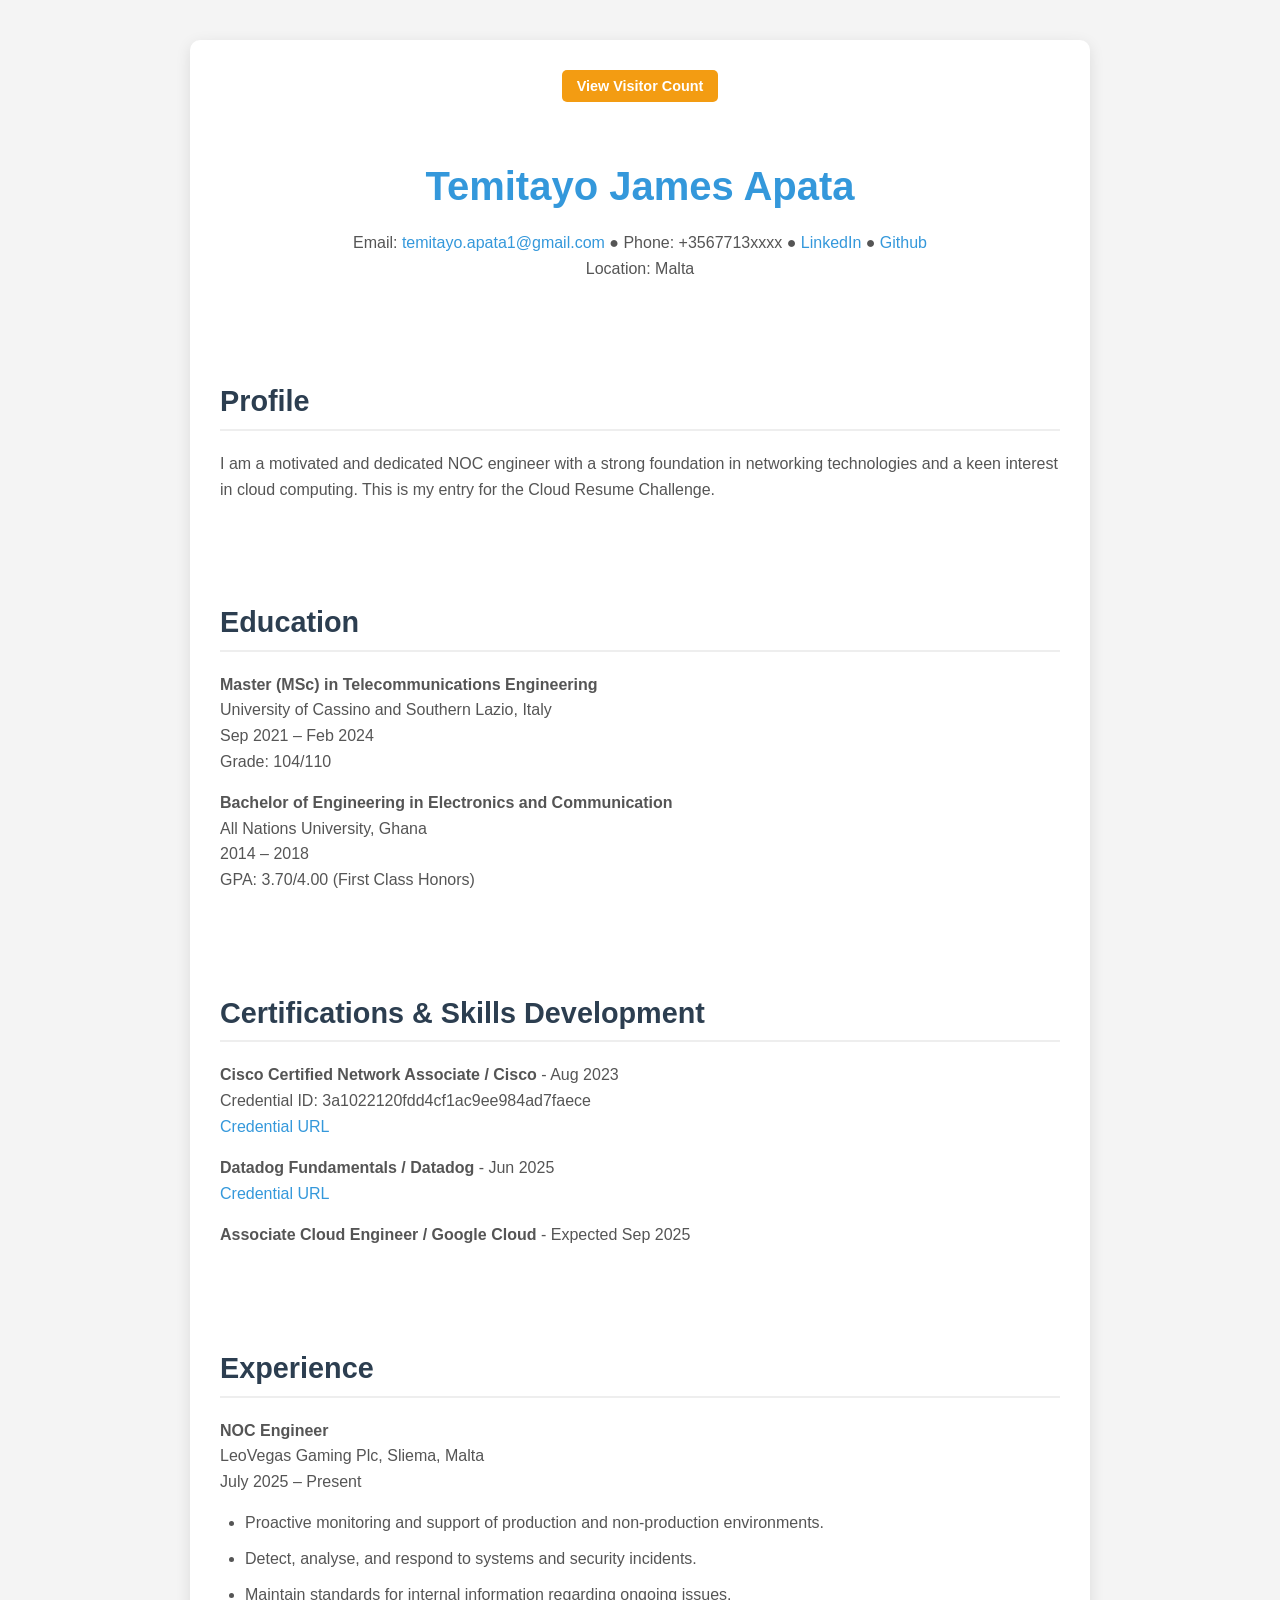
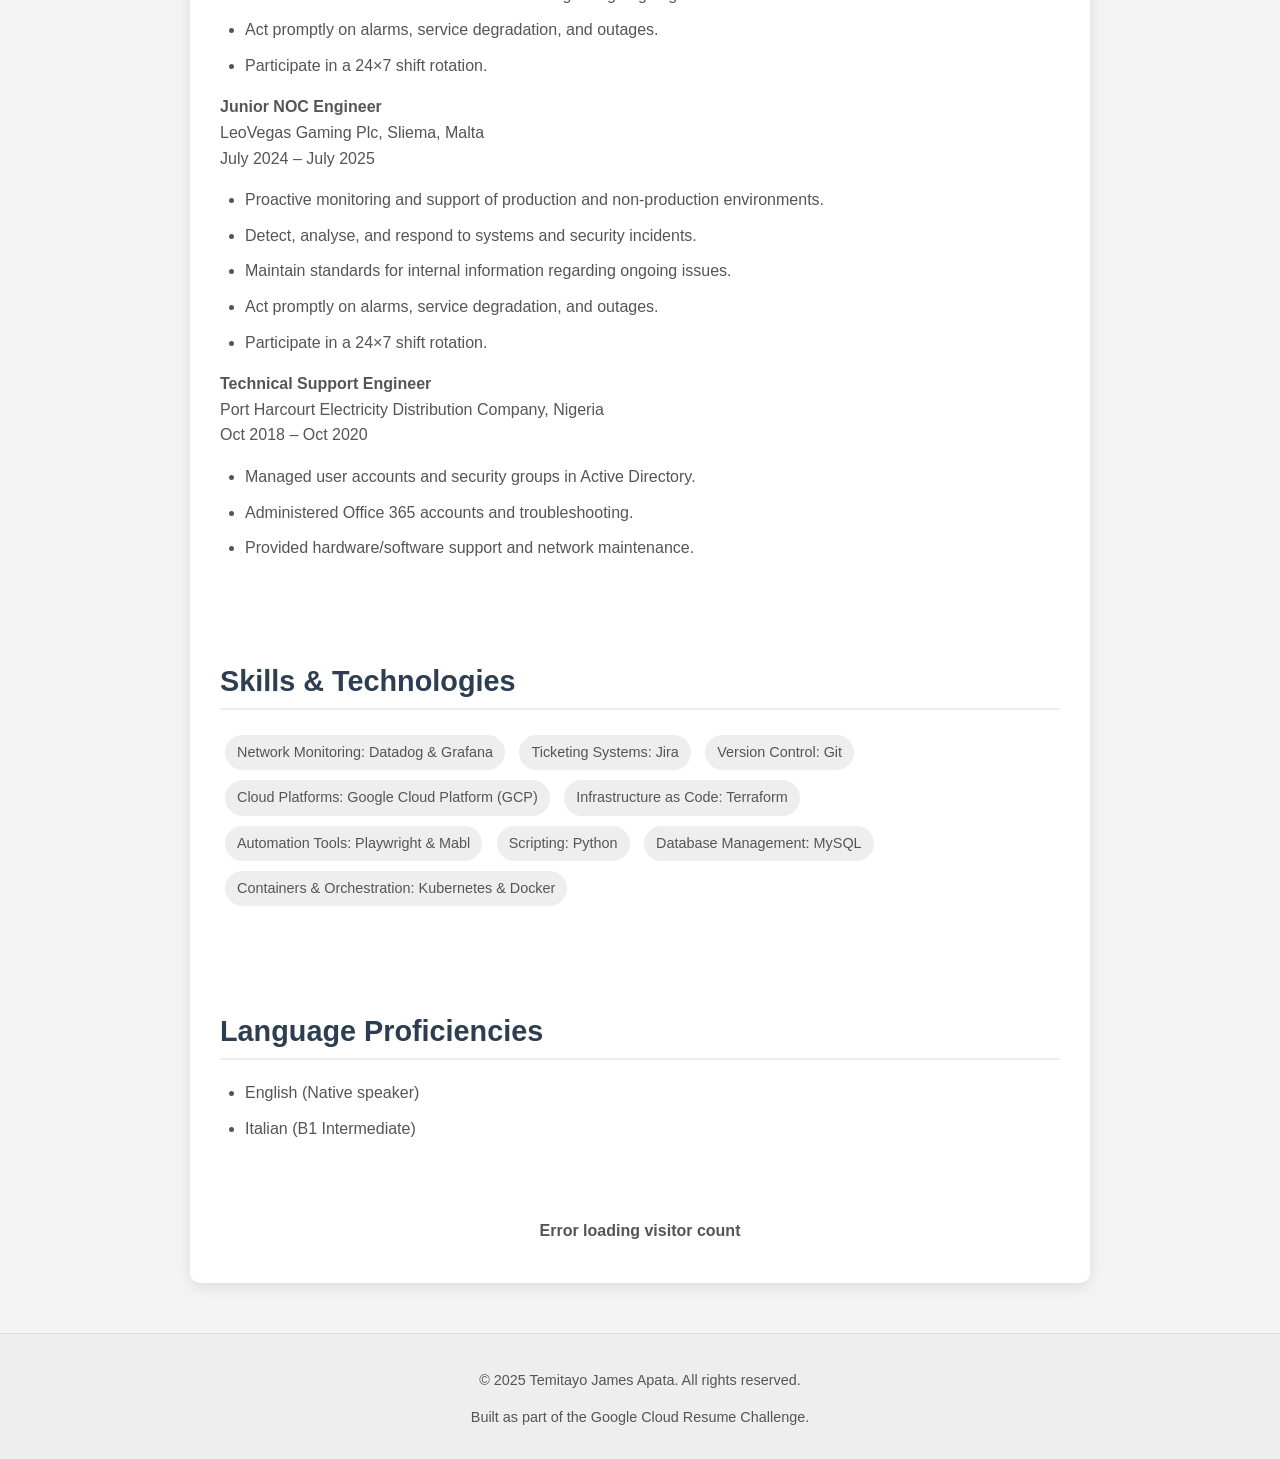
==== index.html @ 6f6722df "index.html" ====
<!DOCTYPE html>
<html lang="en">
<head>
    <meta charset="UTF-8">
    <meta name="viewport" content="width=device-width, initial-scale=1">
    <title>Temitayo James Apata - Resume</title>
    <link rel="stylesheet" href="style.css">
</head>

<body>
    <div class="container">
        <button id="scrollToCountBtn" class="scroll-button">View Visitor Count</button>

        <h1>Temitayo James Apata</h1>
        <div style="text-align: center;">
            <p>Email: <a href="mailto:temitayo.apata1@gmail.com">temitayo.apata1@gmail.com</a> ●
            Phone: +3567713xxxx ●
            <a href="https://www.linkedin.com/in/temitayo-apata-a670801a1" target="_blank">LinkedIn</a> ●
            <a href="https://github.com/the-last-Vulcan?tab=repositories" target="_blank">Github</a><br>
            Location: Malta</p>
        </div>

        <div class="section">
            <h2>Profile</h2>
            <p>I am a motivated and dedicated NOC engineer with a strong foundation in networking technologies and a keen interest in cloud computing. This is my entry for the Cloud Resume Challenge.</p>
        </div>

        <div class="section">
            <h2>Education</h2>
            <p><strong>Master (MSc) in Telecommunications Engineering</strong><br>
            University of Cassino and Southern Lazio, Italy<br>
            Sep 2021 – Feb 2024<br>
            Grade: 104/110</p>

            <p><strong>Bachelor of Engineering in Electronics and Communication</strong><br>
            All Nations University, Ghana<br>
            2014 – 2018<br>
            GPA: 3.70/4.00 (First Class Honors)</p>
        </div>

        <div class="section">
            <h2>Certifications & Skills Development</h2>
            <p>
                <strong>Cisco Certified Network Associate / Cisco</strong> - Aug 2023<br>
                Credential ID: 3a1022120fdd4cf1ac9ee984ad7faece<br>
                <a href="https://www.credly.com/badges/3e920d80-489b-482c-837e-10a595e29216/linked_in_profile" target="_blank">Credential URL</a>
            </p>
            <p>
                <strong>Datadog Fundamentals / Datadog</strong> - Jun 2025<br>
                <a href="https://www.credly.com/badges/e0447976-2a17-4933-84d3-5594b26e387e/linked_in_profile" target="_blank">Credential URL</a>
            </p>

            <p><strong>Associate Cloud Engineer / Google Cloud</strong> - Expected Sep 2025</p>
        </div>

        <div class="section">
            <h2>Experience</h2>

             <p><strong>NOC Engineer</strong><br>
            LeoVegas Gaming Plc, Sliema, Malta<br>
            July 2025 – Present</p>
            <ul>
                <li>Proactive monitoring and support of production and non-production environments.</li>
                <li>Detect, analyse, and respond to systems and security incidents.</li>
                <li>Maintain standards for internal information regarding ongoing issues.</li>
                <li>Act promptly on alarms, service degradation, and outages.</li>
                <li>Participate in a 24×7 shift rotation.</li>
            </ul>
            <p><strong>Junior NOC Engineer</strong><br>
            LeoVegas Gaming Plc, Sliema, Malta<br>
            July 2024 – July 2025</p>
            <ul>
                <li>Proactive monitoring and support of production and non-production environments.</li>
                <li>Detect, analyse, and respond to systems and security incidents.</li>
                <li>Maintain standards for internal information regarding ongoing issues.</li>
                <li>Act promptly on alarms, service degradation, and outages.</li>
                <li>Participate in a 24×7 shift rotation.</li>
            </ul>

            <p><strong>Technical Support Engineer</strong><br>
            Port Harcourt Electricity Distribution Company, Nigeria<br>
            Oct 2018 – Oct 2020</p>
            <ul>
                <li>Managed user accounts and security groups in Active Directory.</li>
                <li>Administered Office 365 accounts and troubleshooting.</li>
                <li>Provided hardware/software support and network maintenance.</li>
            </ul>
        </div>

        <div class="section">
            <h2>Skills & Technologies</h2>
            <p>
                <span class="skill-tag">Network Monitoring: Datadog & Grafana</span>
                <span class="skill-tag">Ticketing Systems: Jira</span>
                <span class="skill-tag">Version Control: Git</span>
                <span class="skill-tag">Cloud Platforms: Google Cloud Platform (GCP)</span>
                <span class="skill-tag">Infrastructure as Code: Terraform</span>
                <span class="skill-tag">Automation Tools: Playwright & Mabl</span>
                <span class="skill-tag">Scripting: Python</span>
                <span class="skill-tag">Database Management: MySQL</span>
                <span class="skill-tag">Containers & Orchestration: Kubernetes & Docker</span>
            </p>
        </div>

        <div class="section">
            <h2>Language Proficiencies</h2>
            <ul>
                <li>English (Native speaker)</li>
                <li>Italian (B1 Intermediate)</li>
            </ul>
        </div>

        <div id="visitor-count-section" class="section">
            <p style="text-align: center;"><strong id="visitor-count">Loading visitor count...</strong></p>
        </div>

    </div> <footer>
        <p>&copy; 2025 Temitayo James Apata. All rights reserved.</p>
        <p>Built as part of the Google Cloud Resume Challenge.</p>
    </footer>

    <script src="counter_backend/script.js"></script>

</body>
</html>
---- style.css ----
/* General Body and HTML Structure */
body {
    font-family: 'Arial', sans-serif; /* Your initial font, consider a Google Font later */
    margin: 0; /* Reset default body margin */
    padding: 0; /* Reset default body padding */
    background-color: #f4f4f4; /* Light gray background */
    color: #333; /* Darker text for better readability */
    line-height: 1.6; /* Improved line spacing for readability */
    font-size: 16px; /* Base font size */
}

/* Main Content Container */
.container {
    background: #fff;
    padding: 30px; /* Increased padding */
    border-radius: 10px;
    max-width: 900px;
    margin: 40px auto; /* Centered with top/bottom margin */
    box-shadow: 0 4px 15px rgba(0,0,0,0.1); /* Slightly more pronounced shadow for depth */
    box-sizing: border-box; /* Include padding in element's total width and height */
}

/* Headings */
h1, h2, h3 {
    color: #2c3e50; /* Dark blue-gray for headings */
    margin-top: 1.5em; /* Space above headings */
    margin-bottom: 0.8em; /* Space below headings */
    line-height: 1.2; /* Tighter line height for headings */
}

h1 {
    font-size: 2.5em; /* Larger main title */
    text-align: center; /* Center the main title */
    margin-bottom: 0.5em;
    color: #3498db; /* A distinct color for the main title */
}

h2 {
    font-size: 1.8em; /* Sub-headings */
    border-bottom: 2px solid #eee; /* Subtle underline for sections */
    padding-bottom: 10px;
    margin-bottom: 20px;
}

h3 {
    font-size: 1.4em; /* Smaller sub-headings */
    color: #34495e; /* Slightly lighter heading color */
}

/* Paragraphs and Lists */
p, li {
    color: #555;
    margin-bottom: 10px; /* Consistent spacing below paragraphs and list items */
}

ul {
    padding-left: 25px; /* Slightly more indentation for lists */
    list-style-type: disc; /* Default disc for unordered lists */
}

/* Links */
a {
    color: #3498db; /* Primary blue for links */
    text-decoration: none;
    transition: color 0.3s ease-in-out, text-decoration 0.3s ease-in-out; /* Smooth transition for hover */
}

a:hover {
    text-decoration: underline;
    color: #2980b9; /* Slightly darker blue on hover */
}

/* Section Spacing */
.section {
    margin-top: 40px;
    padding-top: 20px; /* Added padding to top of section content */
}

/* Profile Picture (Assuming you have one with class 'profile-img') */
.profile-img {
    display: block; /* Ensures it takes full width for margin auto */
    width: 150px; /* Fixed width for the image */
    height: 150px; /* Fixed height for the image */
    border-radius: 50%; /* Makes it round */
    object-fit: cover; /* Ensures image covers the area without distortion */
    margin: 0 auto 20px auto; /* Centered with bottom margin */
    border: 4px solid #3498db; /* A colored border */
    box-shadow: 0 0 15px rgba(0,0,0,0.2); /* Soft shadow around the image */
}

/* Buttons (Example: For a Contact Me button) */
.primary-button {
    background-color: #2ecc71; /* A nice green for primary action */
    color: #fff;
    padding: 12px 25px;
    border: none;
    border-radius: 5px;
    cursor: pointer;
    font-size: 16px;
    font-weight: bold;
    transition: background-color 0.3s ease, transform 0.2s ease;
    margin-top: 20px;
    display: inline-block; /* Allows side-by-side or specific alignment */
    text-align: center;
    text-decoration: none; /* In case it's an anchor styled as a button */
}

.primary-button:hover {
    background-color: #27ae60; /* Darker green on hover */
    transform: translateY(-2px); /* Slight lift effect */
}

/* Skill Tags / Badges (Example: For listing programming languages) */
.skill-tag {
    display: inline-block;
    background-color: #eee;
    color: #555;
    padding: 6px 12px;
    border-radius: 20px; /* Pill shape */
    margin: 5px;
    font-size: 0.9em;
    white-space: nowrap; /* Prevents text from wrapping */
}

/* Basic Footer Styling (if you add a footer in HTML) */
footer {
    text-align: center;
    margin-top: 50px;
    padding: 20px;
    background-color: #eee;
    color: #777;
    font-size: 0.9em;
    border-top: 1px solid #ddd;
  }

/* New style for scroll button */
.scroll-button {
    background-color: #f39c12; /* A warm orange */
    color: #fff;
    padding: 8px 15px;
    border: none;
    border-radius: 5px;
    cursor: pointer;
    font-size: 0.9em;
    font-weight: bold;
    transition: background-color 0.3s ease, transform 0.2s ease;
    margin-bottom: 20px; /* Space below the button */
    display: block; /* Make it block level to take full width or be centered easier */
    width: fit-content; /* Adjust width to content */
    margin-left: auto; /* Center the button */
    margin-right: auto; /* Center the button */
    text-align: center; /* Ensure text is centered if button expands */
}

.scroll-button:hover {
    background-color: #e67e22; /* Darker orange on hover */
    transform: translateY(-1px); /* Slight lift effect */
}
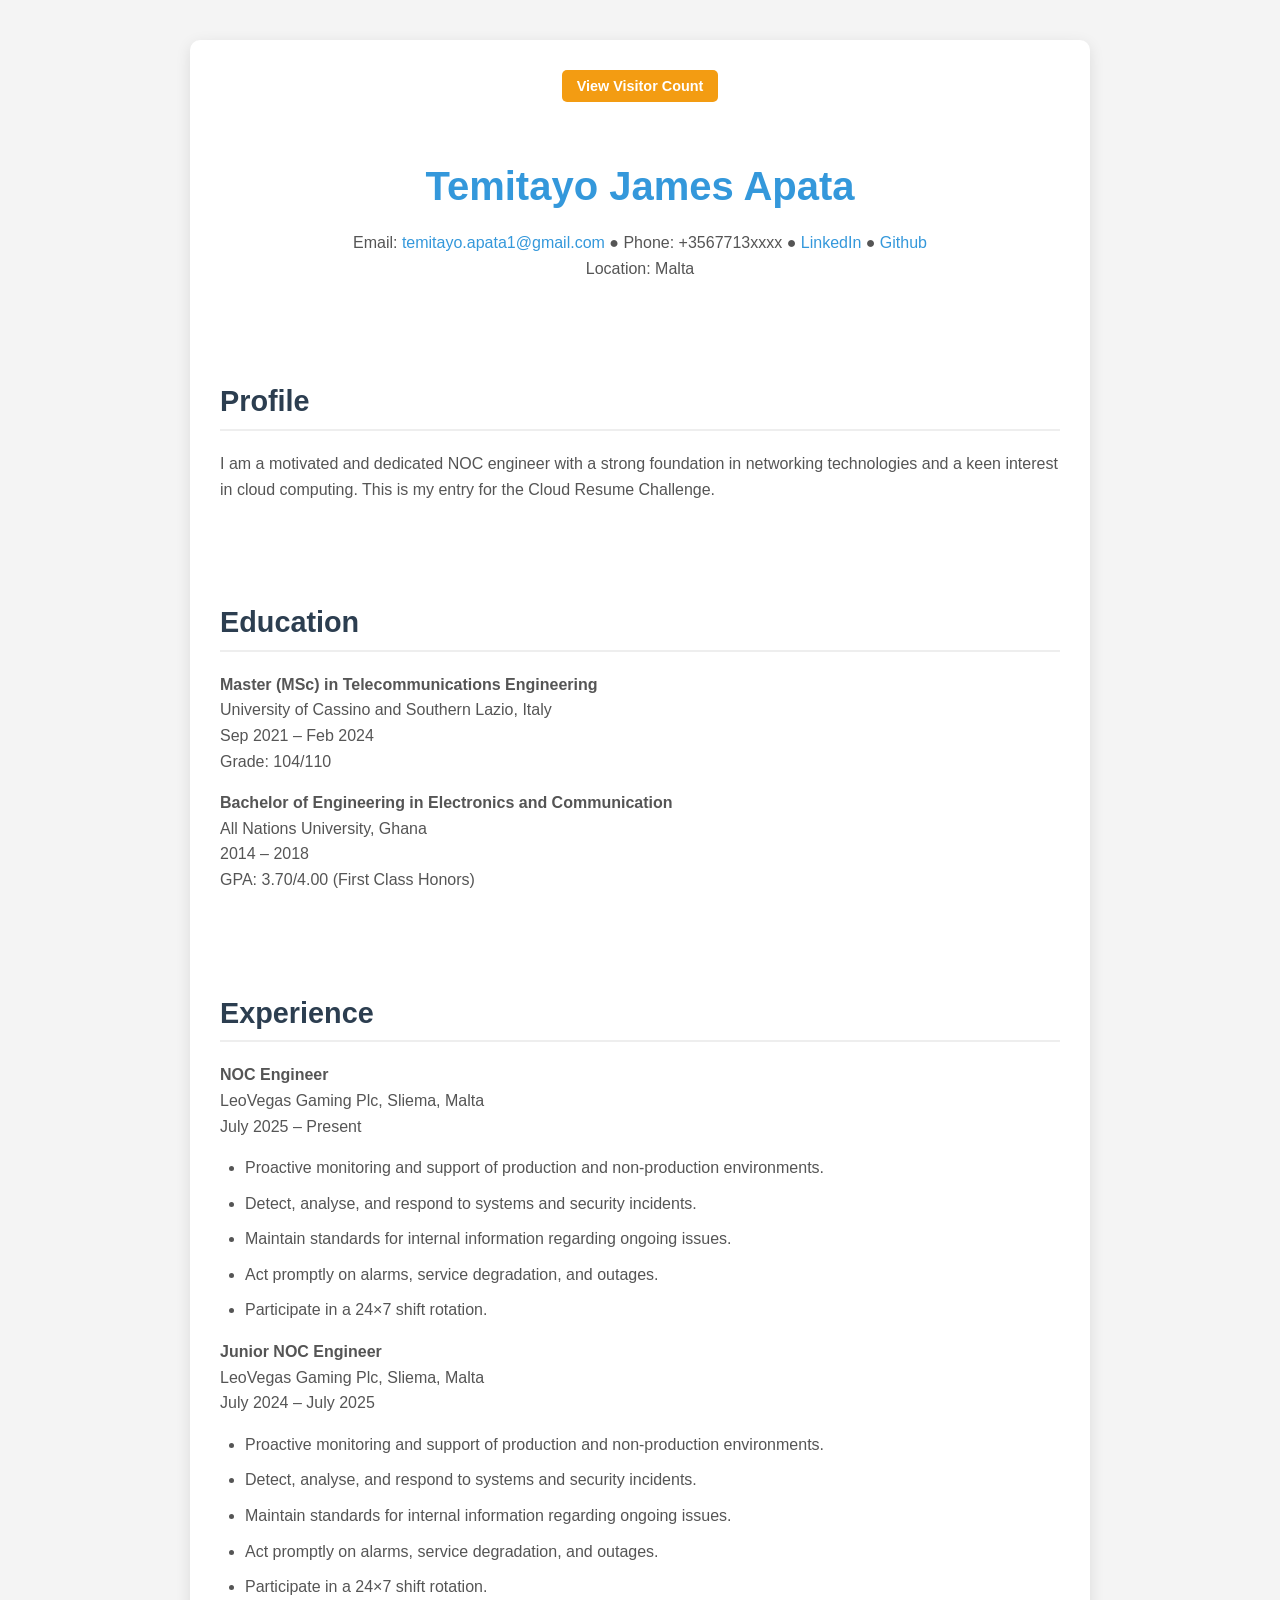
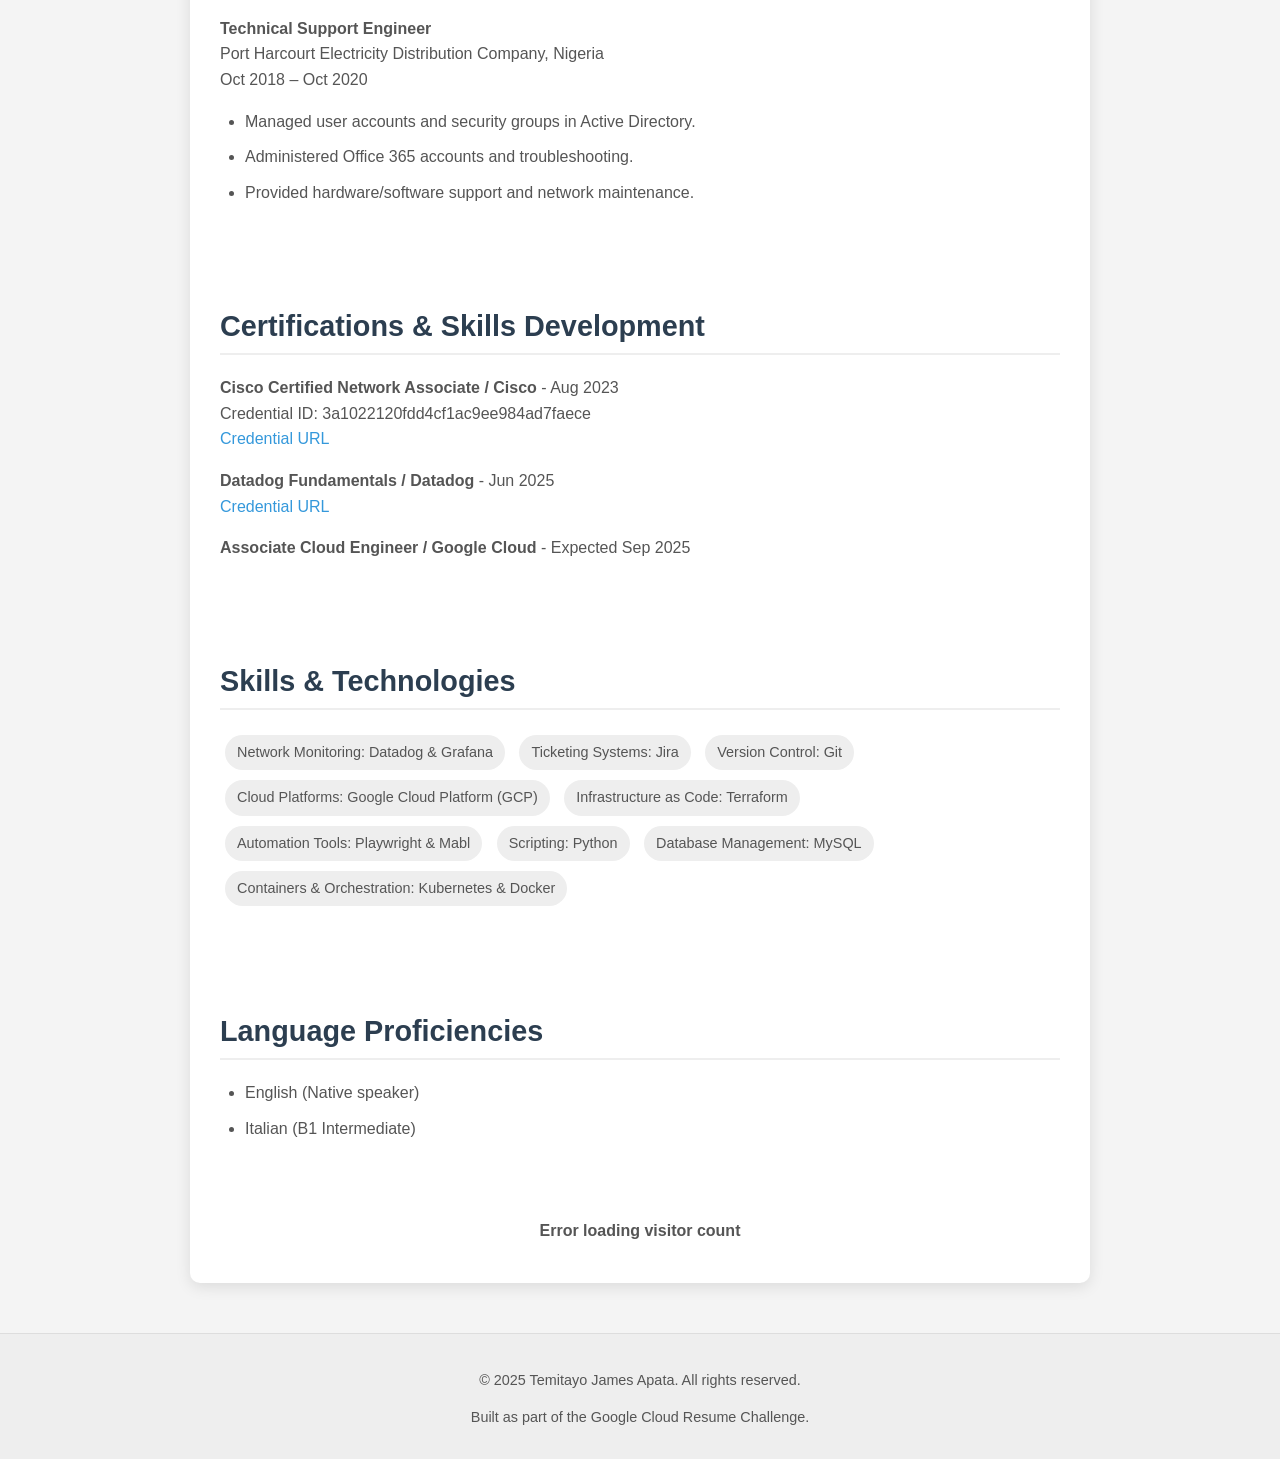
==== commit fdc2d42a: "index.html" ====
--- a/index.html
+++ b/index.html
@@ -38,20 +38,6 @@
             GPA: 3.70/4.00 (First Class Honors)</p>
         </div>
 
-        <div class="section">
-            <h2>Certifications & Skills Development</h2>
-            <p>
-                <strong>Cisco Certified Network Associate / Cisco</strong> - Aug 2023<br>
-                Credential ID: 3a1022120fdd4cf1ac9ee984ad7faece<br>
-                <a href="https://www.credly.com/badges/3e920d80-489b-482c-837e-10a595e29216/linked_in_profile" target="_blank">Credential URL</a>
-            </p>
-            <p>
-                <strong>Datadog Fundamentals / Datadog</strong> - Jun 2025<br>
-                <a href="https://www.credly.com/badges/e0447976-2a17-4933-84d3-5594b26e387e/linked_in_profile" target="_blank">Credential URL</a>
-            </p>
-
-            <p><strong>Associate Cloud Engineer / Google Cloud</strong> - Expected Sep 2025</p>
-        </div>
 
         <div class="section">
             <h2>Experience</h2>
@@ -87,6 +73,22 @@
             </ul>
         </div>
 
+        
+        <div class="section">
+            <h2>Certifications & Skills Development</h2>
+            <p>
+                <strong>Cisco Certified Network Associate / Cisco</strong> - Aug 2023<br>
+                Credential ID: 3a1022120fdd4cf1ac9ee984ad7faece<br>
+                <a href="https://www.credly.com/badges/3e920d80-489b-482c-837e-10a595e29216/linked_in_profile" target="_blank">Credential URL</a>
+            </p>
+            <p>
+                <strong>Datadog Fundamentals / Datadog</strong> - Jun 2025<br>
+                <a href="https://www.credly.com/badges/e0447976-2a17-4933-84d3-5594b26e387e/linked_in_profile" target="_blank">Credential URL</a>
+            </p>
+
+            <p><strong>Associate Cloud Engineer / Google Cloud</strong> - Expected Sep 2025</p>
+        </div>
+        
         <div class="section">
             <h2>Skills & Technologies</h2>
             <p>
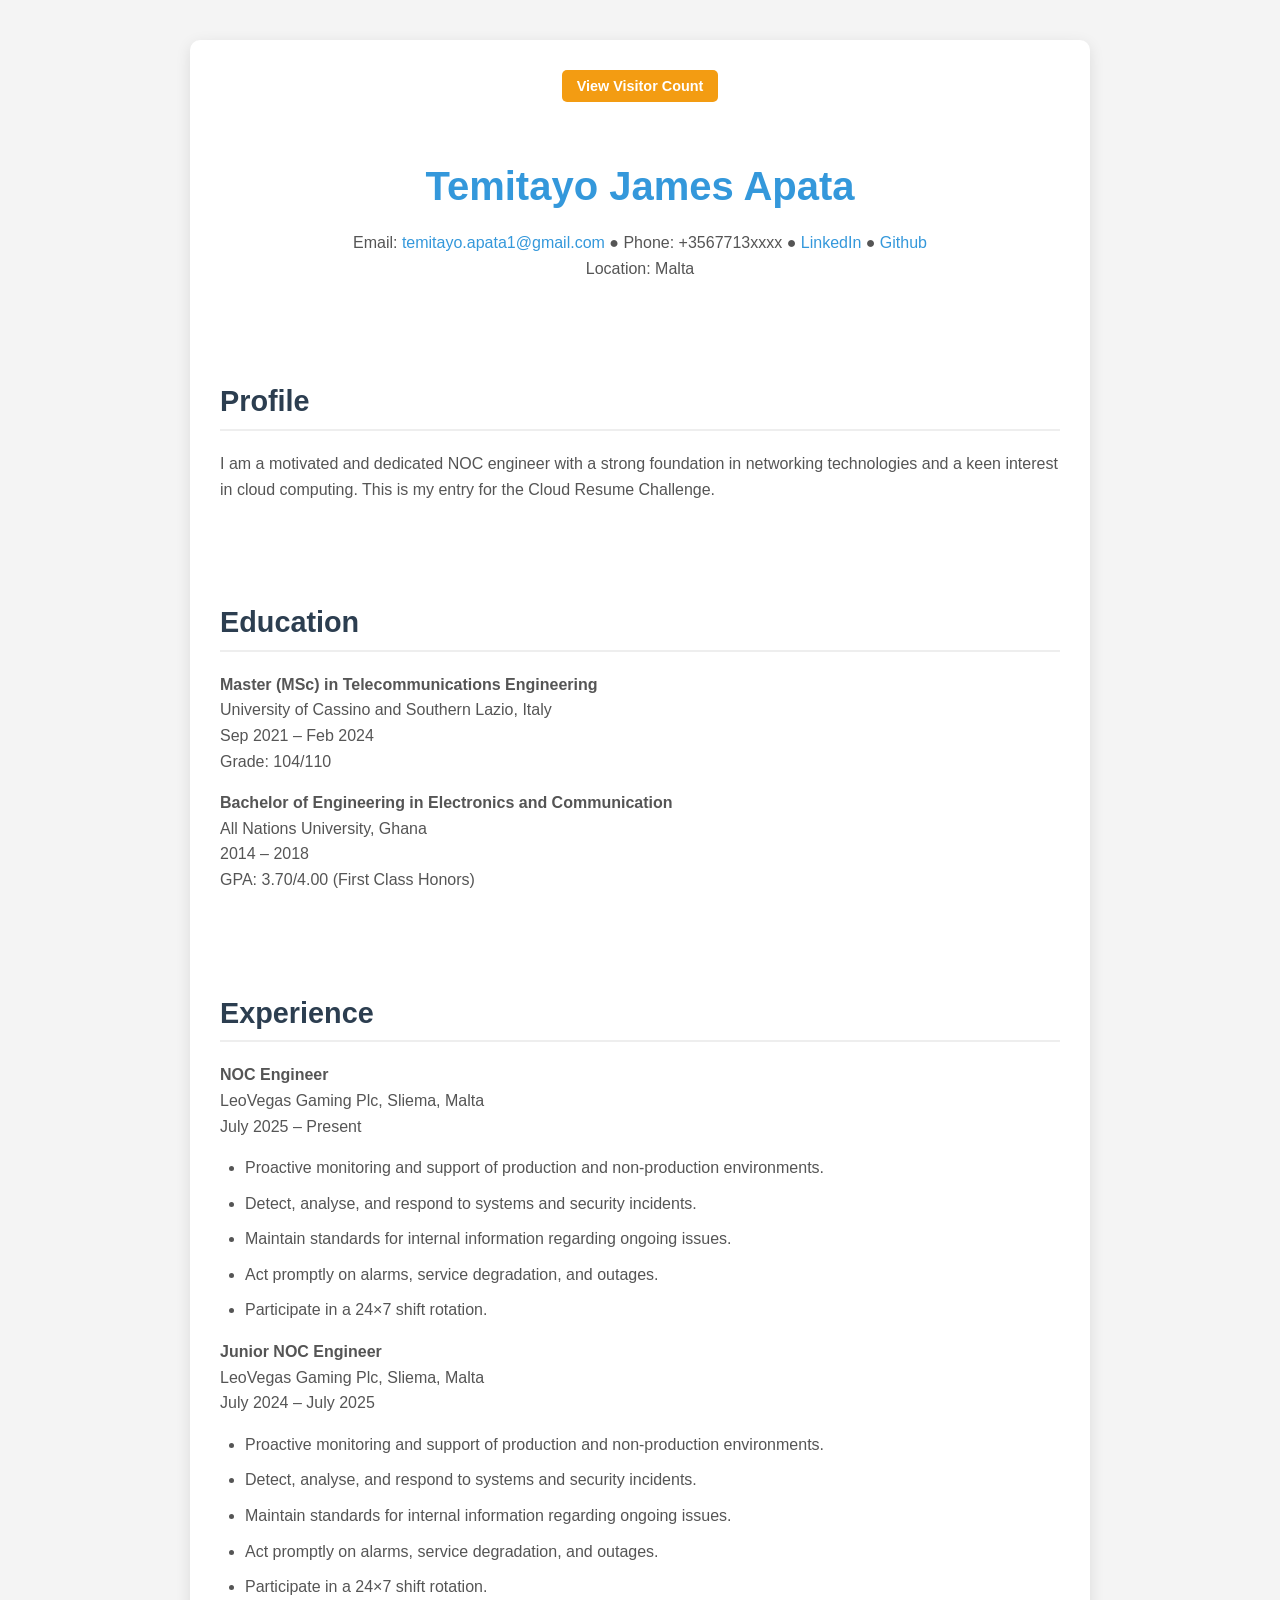
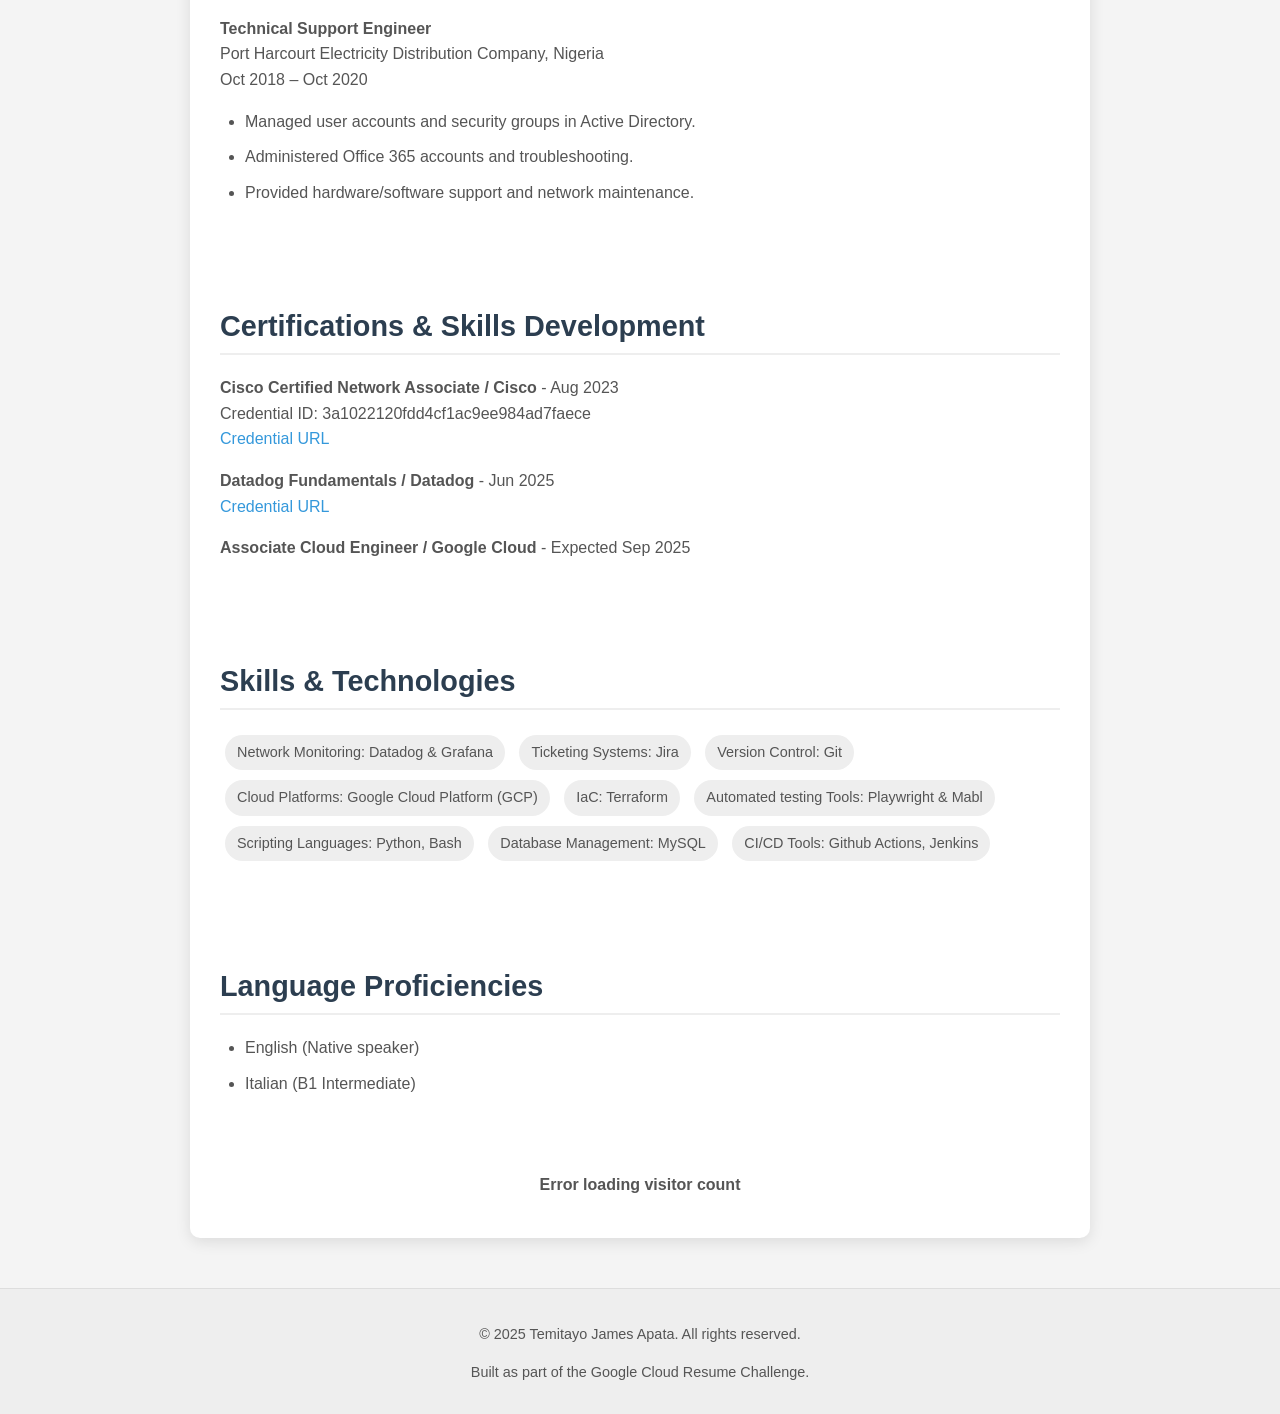
==== commit 474cc26c: "update html" ====
--- a/index.html
+++ b/index.html
@@ -96,11 +96,11 @@
                 <span class="skill-tag">Ticketing Systems: Jira</span>
                 <span class="skill-tag">Version Control: Git</span>
                 <span class="skill-tag">Cloud Platforms: Google Cloud Platform (GCP)</span>
-                <span class="skill-tag">Infrastructure as Code: Terraform</span>
-                <span class="skill-tag">Automation Tools: Playwright & Mabl</span>
-                <span class="skill-tag">Scripting: Python</span>
+                <span class="skill-tag">IaC: Terraform</span>
+                <span class="skill-tag">Automated testing Tools: Playwright & Mabl</span>
+                <span class="skill-tag">Scripting Languages: Python, Bash</span>
                 <span class="skill-tag">Database Management: MySQL</span>
-                <span class="skill-tag">Containers & Orchestration: Kubernetes & Docker</span>
+                <span class="skill-tag">CI/CD Tools: Github Actions, Jenkins</span>
             </p>
         </div>
 
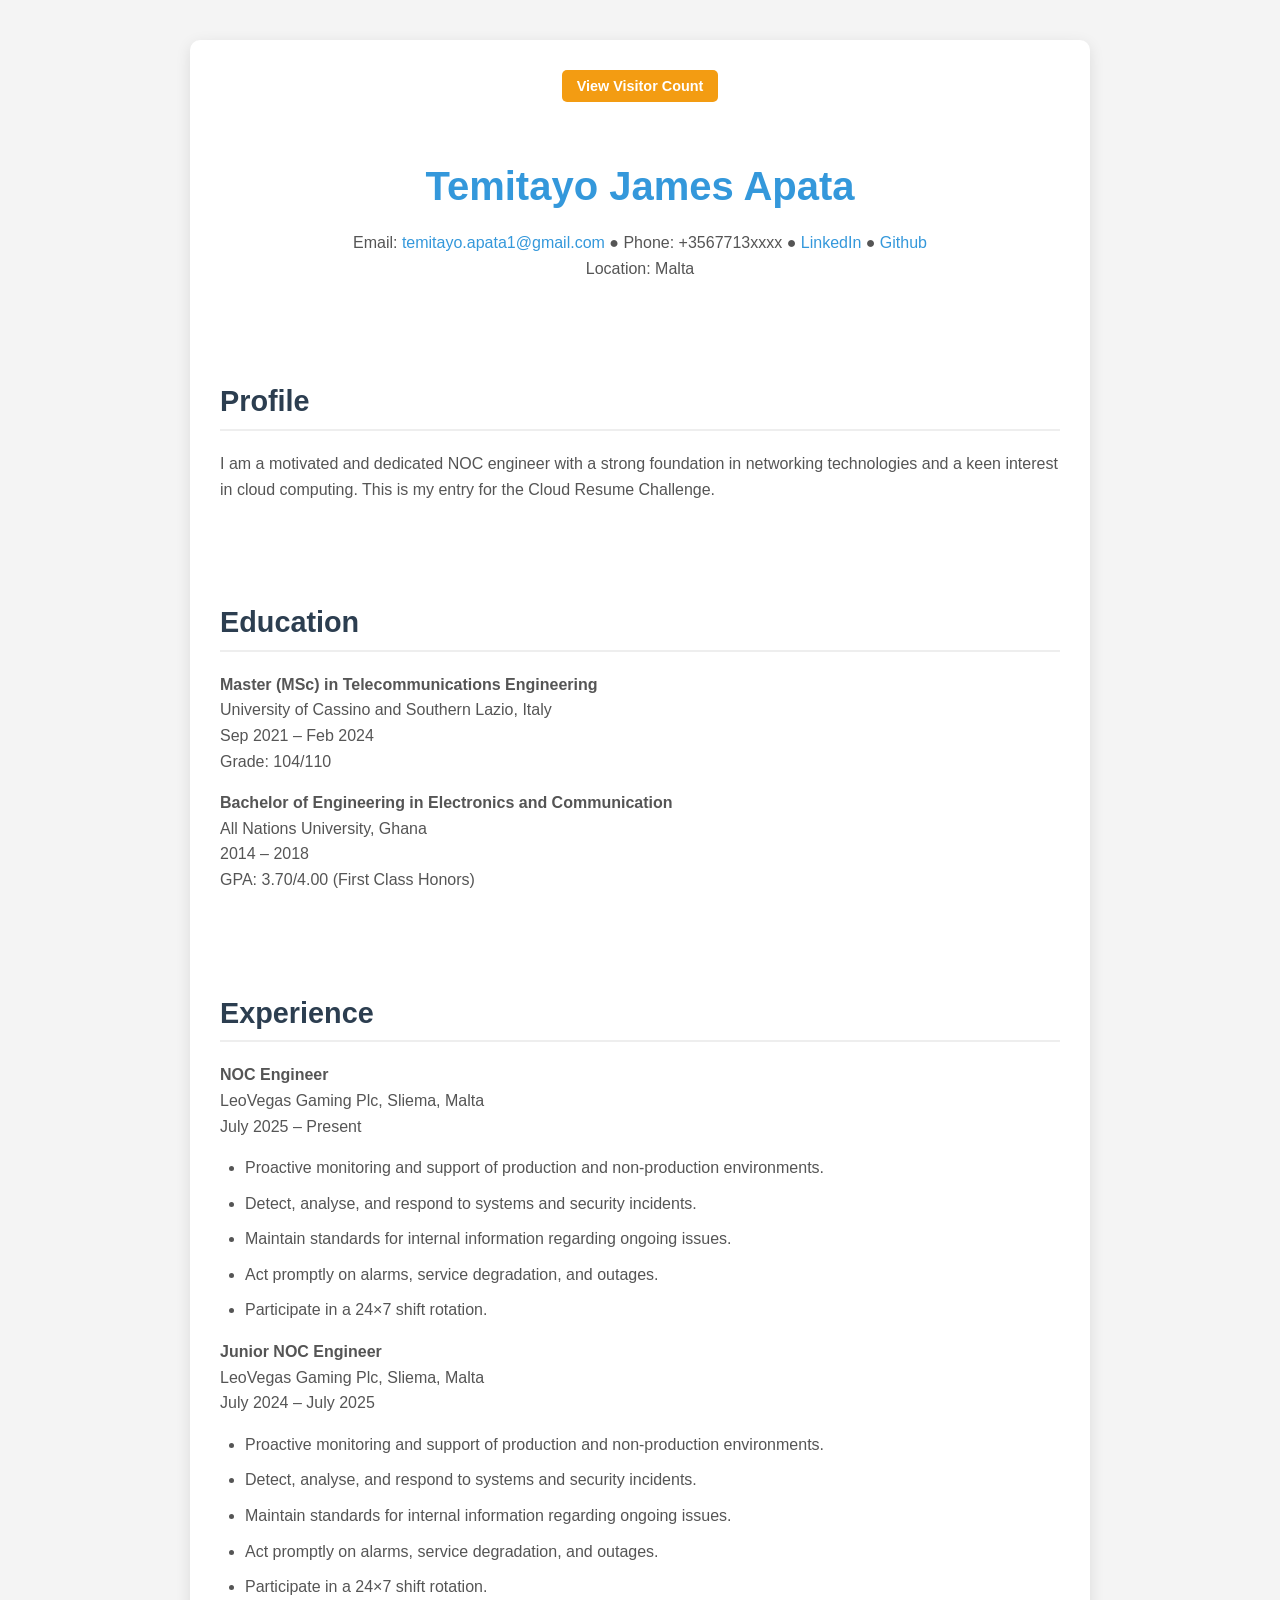
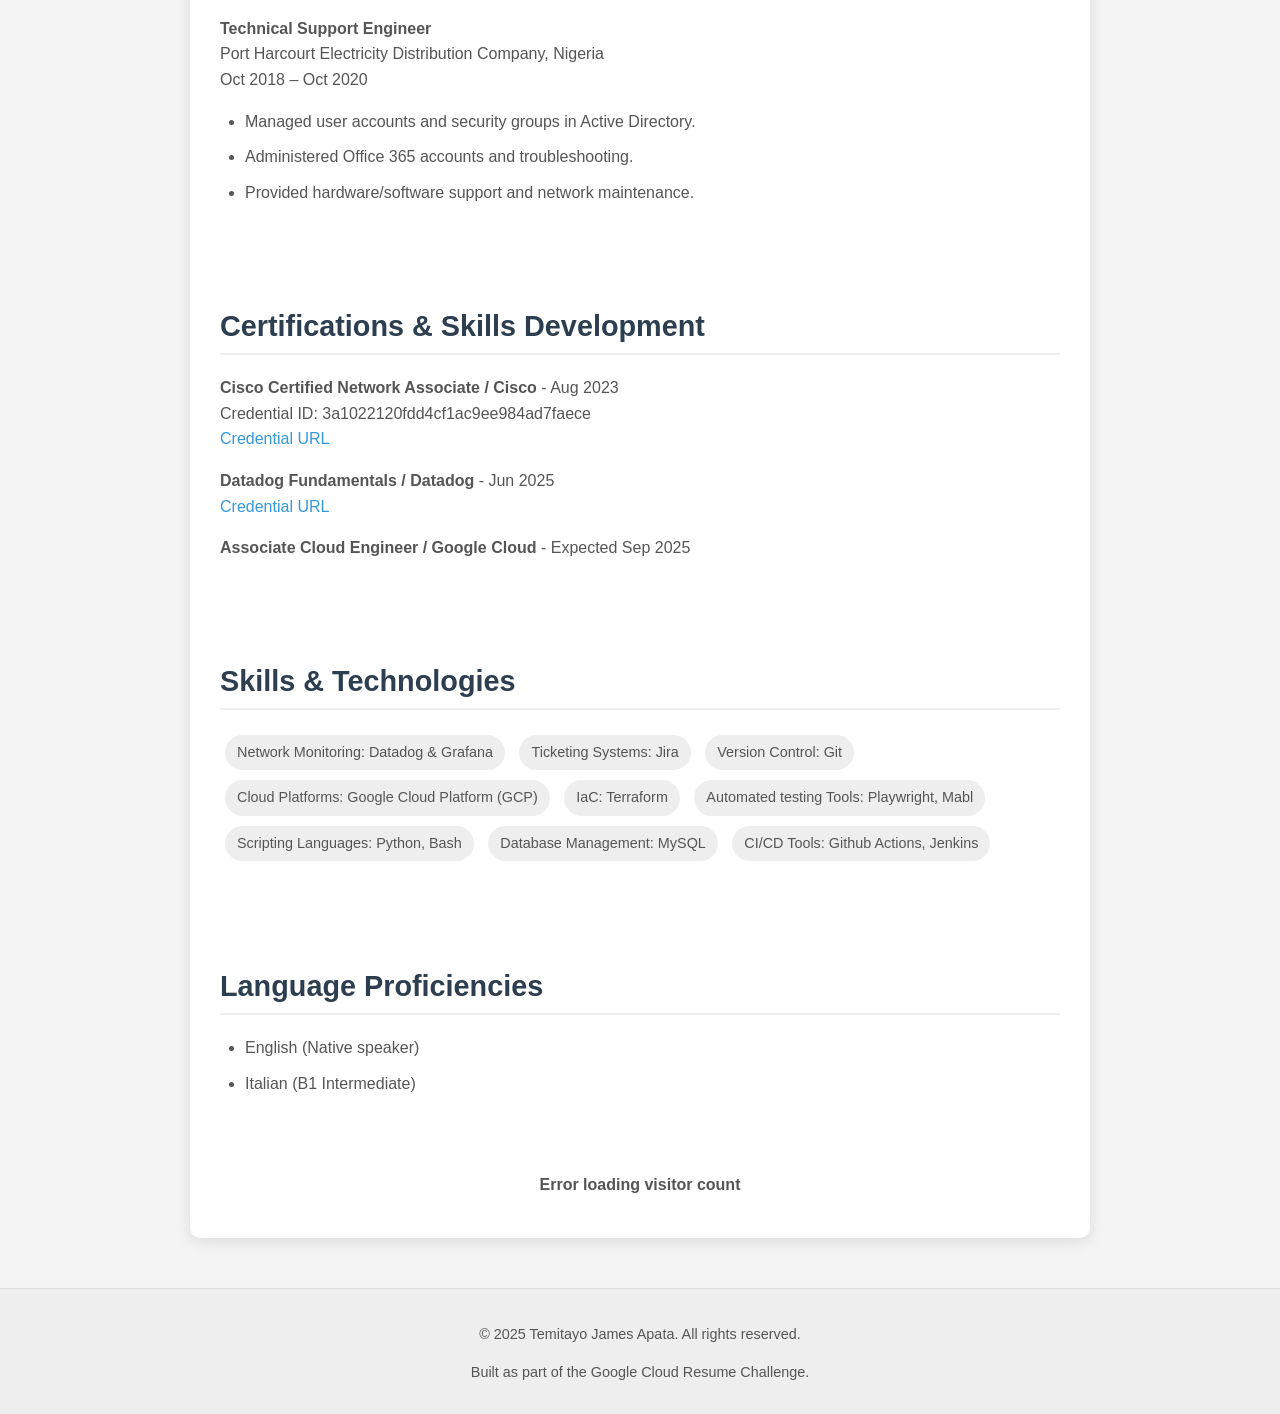
==== commit 67e4b5c4: "update html" ====
--- a/index.html
+++ b/index.html
@@ -97,7 +97,7 @@
                 <span class="skill-tag">Version Control: Git</span>
                 <span class="skill-tag">Cloud Platforms: Google Cloud Platform (GCP)</span>
                 <span class="skill-tag">IaC: Terraform</span>
-                <span class="skill-tag">Automated testing Tools: Playwright & Mabl</span>
+                <span class="skill-tag">Automated testing Tools: Playwright, Mabl</span>
                 <span class="skill-tag">Scripting Languages: Python, Bash</span>
                 <span class="skill-tag">Database Management: MySQL</span>
                 <span class="skill-tag">CI/CD Tools: Github Actions, Jenkins</span>
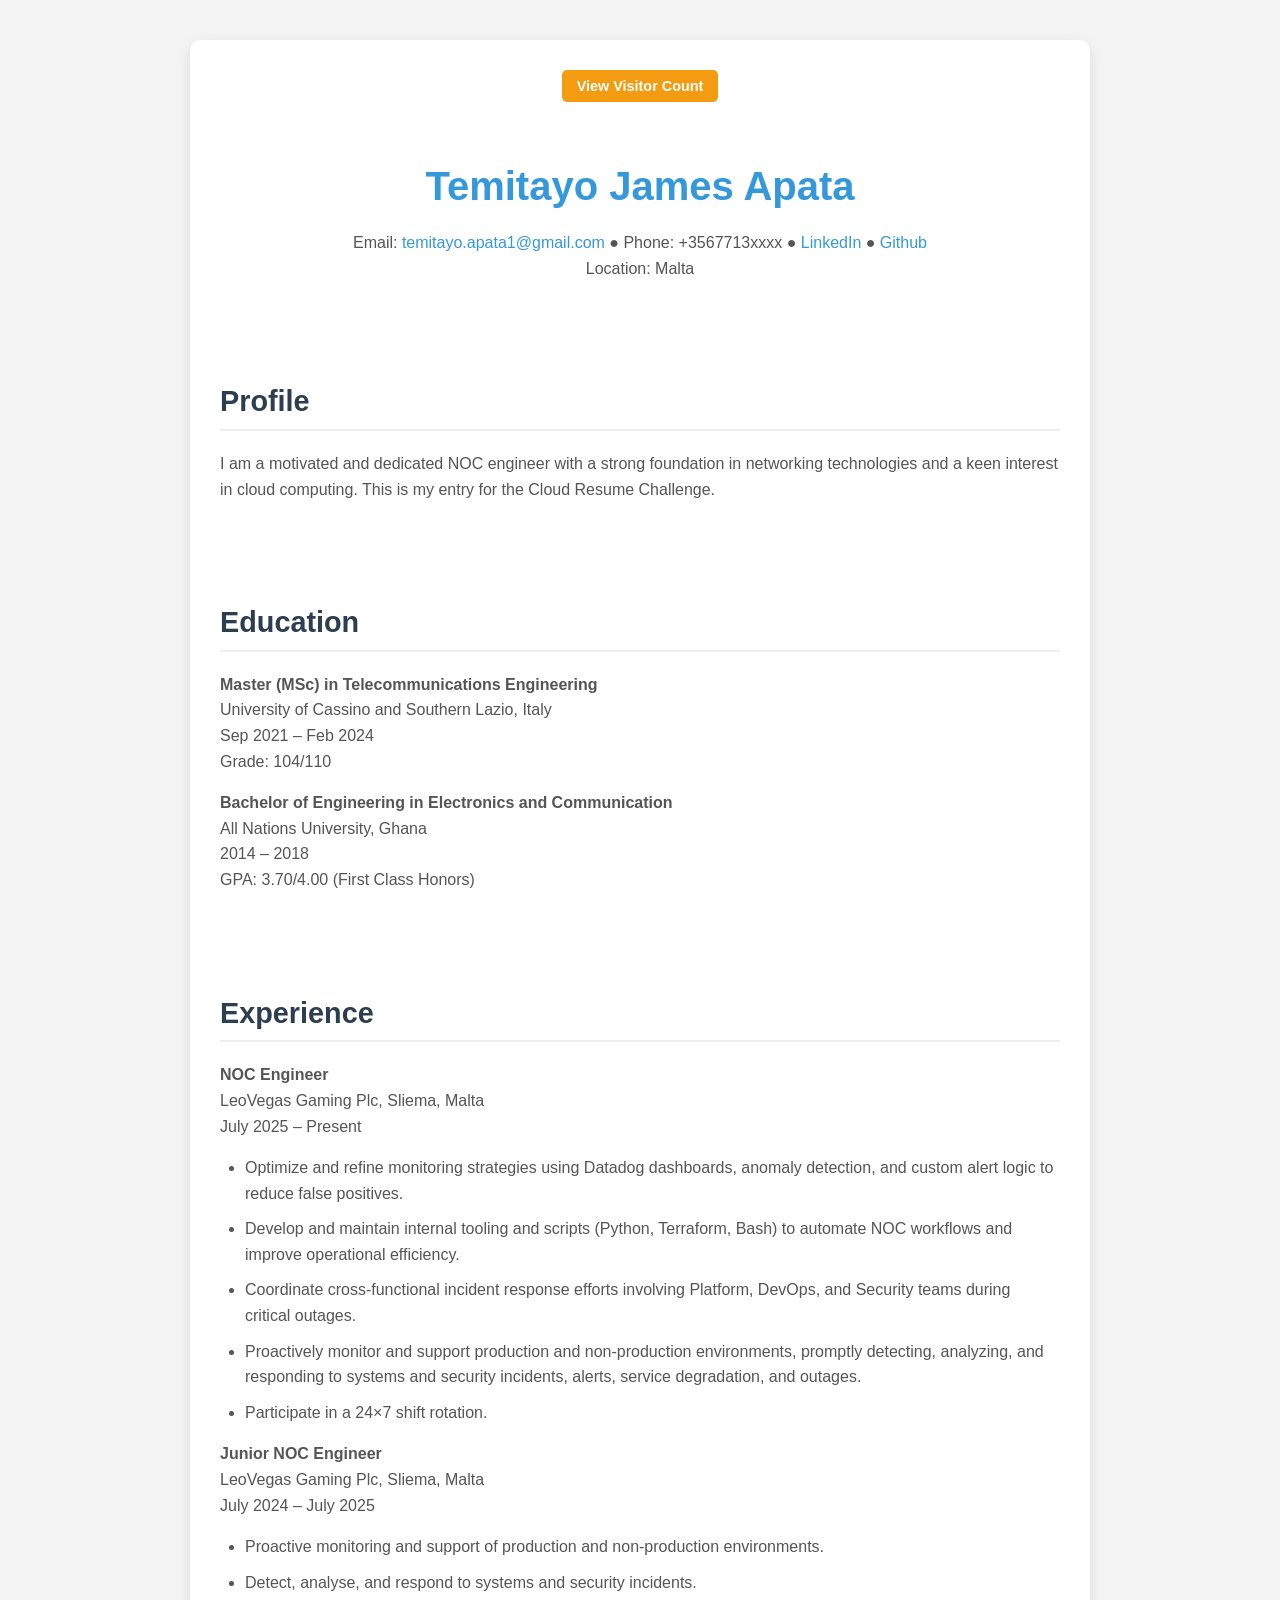
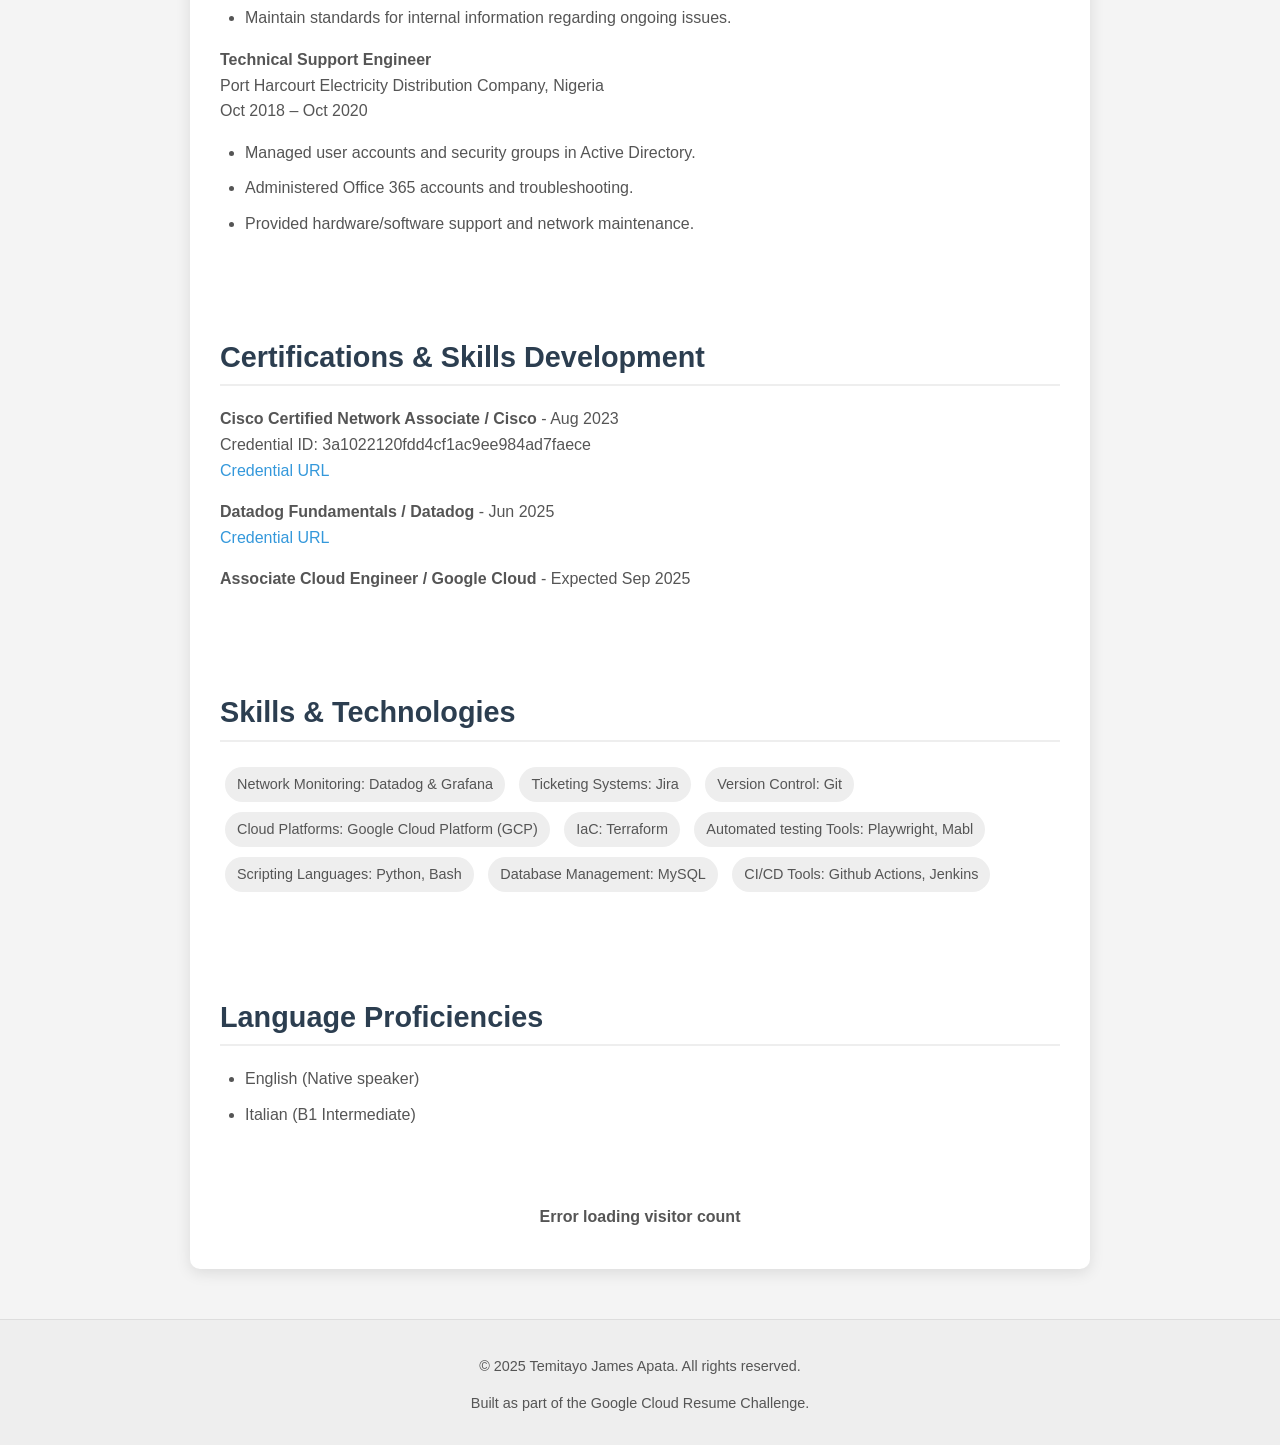
==== commit 030f28dd: "update html" ====
--- a/index.html
+++ b/index.html
@@ -46,10 +46,10 @@
             LeoVegas Gaming Plc, Sliema, Malta<br>
             July 2025 – Present</p>
             <ul>
-                <li>Proactive monitoring and support of production and non-production environments.</li>
-                <li>Detect, analyse, and respond to systems and security incidents.</li>
-                <li>Maintain standards for internal information regarding ongoing issues.</li>
-                <li>Act promptly on alarms, service degradation, and outages.</li>
+                <li>Optimize and refine monitoring strategies using Datadog dashboards, anomaly detection, and custom alert logic to reduce false positives.</li>
+                <li>Develop and maintain internal tooling and scripts (Python, Terraform, Bash) to automate NOC workflows and improve operational efficiency.</li>
+                <li>Coordinate cross-functional incident response efforts involving Platform, DevOps, and Security teams during critical outages.</li>
+                <li>Proactively monitor and support production and non-production environments, promptly detecting, analyzing, and responding to systems and security incidents, alerts, service degradation, and outages.</li>
                 <li>Participate in a 24×7 shift rotation.</li>
             </ul>
             <p><strong>Junior NOC Engineer</strong><br>
@@ -59,8 +59,6 @@
                 <li>Proactive monitoring and support of production and non-production environments.</li>
                 <li>Detect, analyse, and respond to systems and security incidents.</li>
                 <li>Maintain standards for internal information regarding ongoing issues.</li>
-                <li>Act promptly on alarms, service degradation, and outages.</li>
-                <li>Participate in a 24×7 shift rotation.</li>
             </ul>
 
             <p><strong>Technical Support Engineer</strong><br>
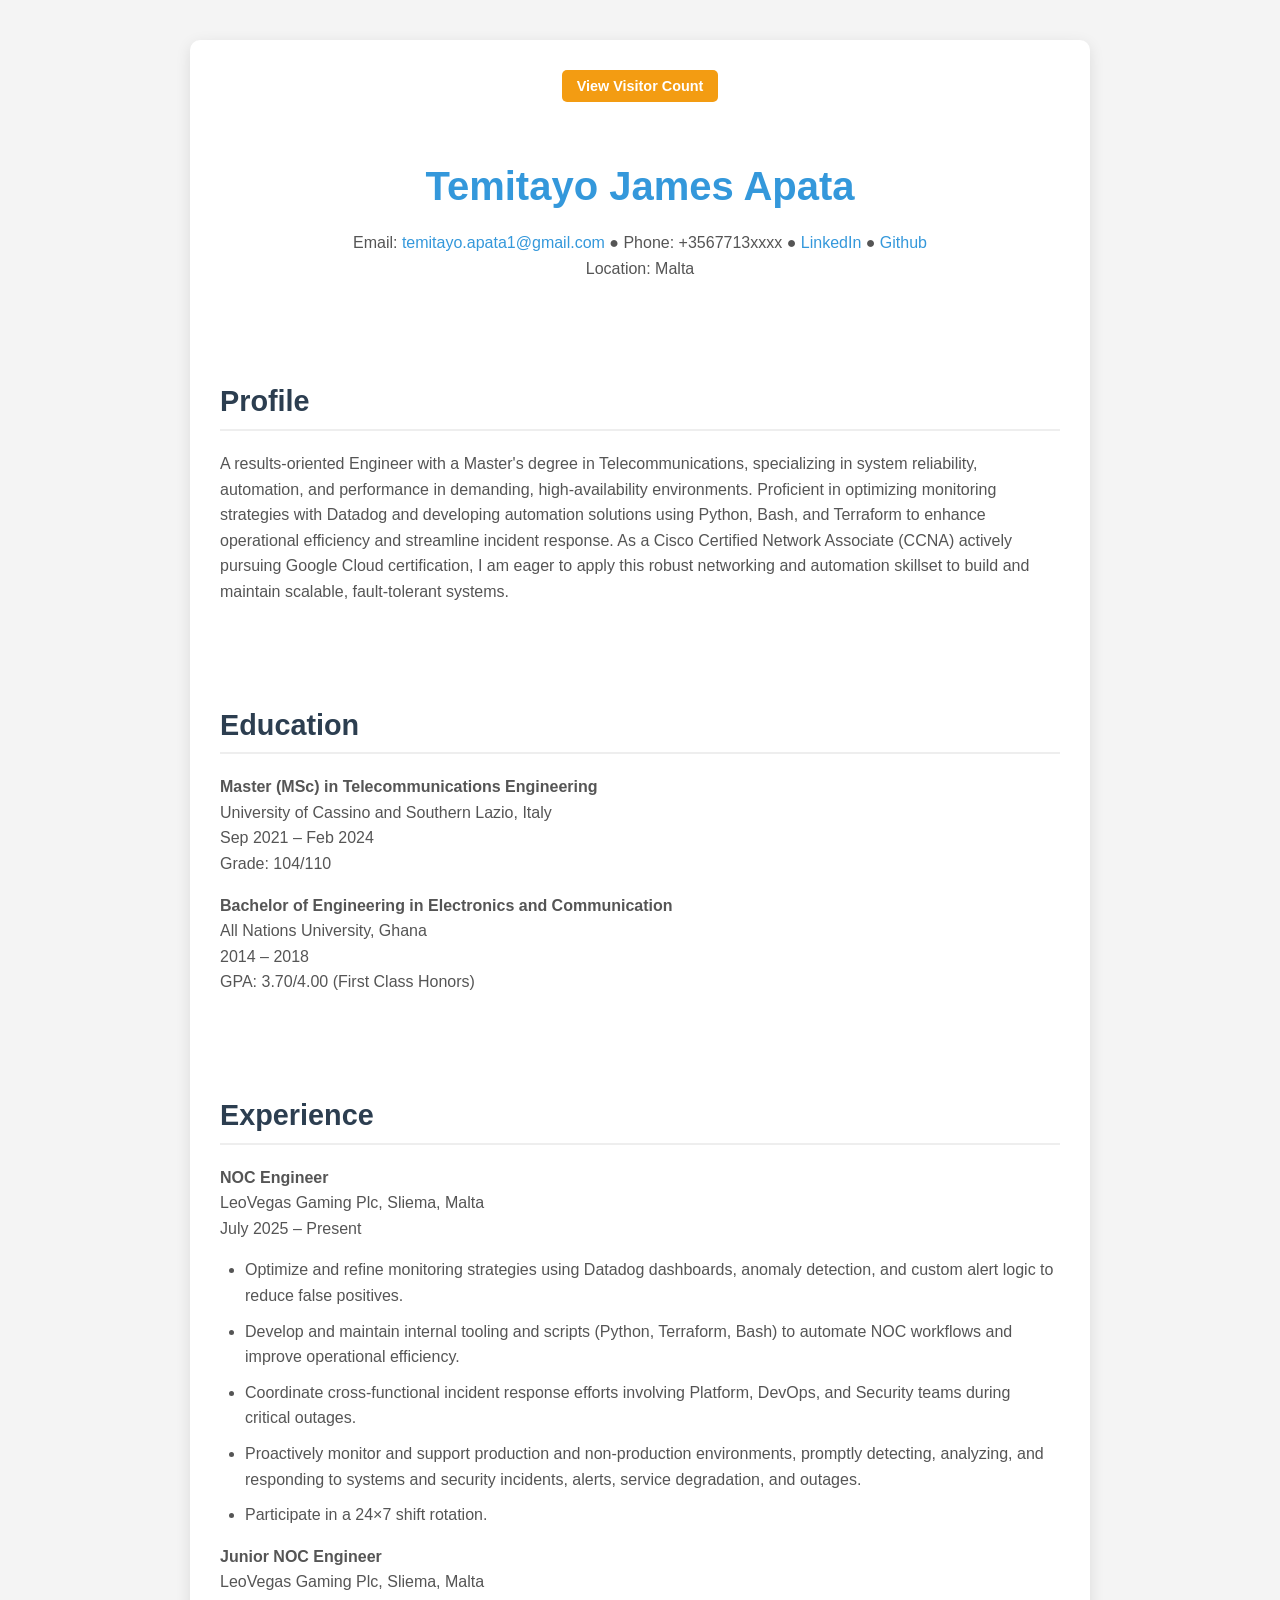
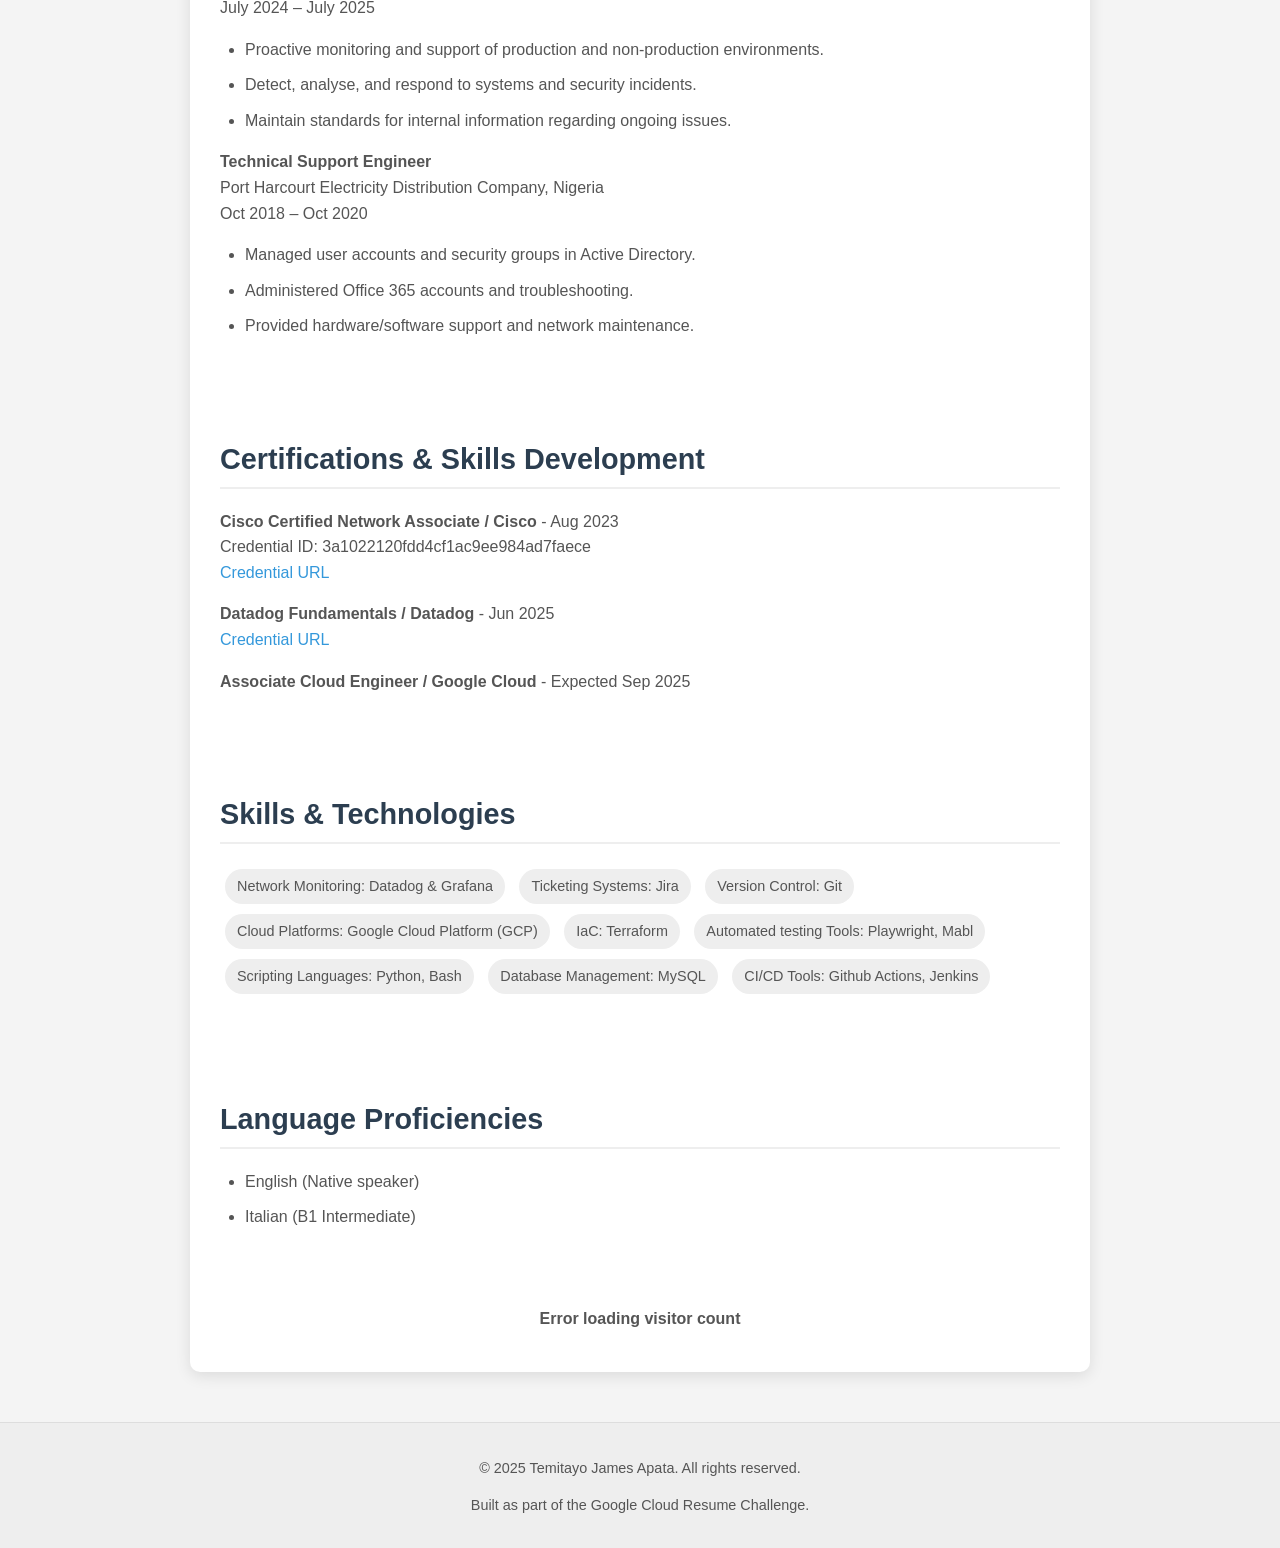
==== commit dcacb0b3: "update html" ====
--- a/index.html
+++ b/index.html
@@ -22,7 +22,7 @@
 
         <div class="section">
             <h2>Profile</h2>
-            <p>I am a motivated and dedicated NOC engineer with a strong foundation in networking technologies and a keen interest in cloud computing. This is my entry for the Cloud Resume Challenge.</p>
+            <p>A results-oriented Engineer with a Master's degree in Telecommunications, specializing in system reliability, automation, and performance in demanding, high-availability environments. Proficient in optimizing monitoring strategies with Datadog and developing automation solutions using Python, Bash, and Terraform to enhance operational efficiency and streamline incident response. As a Cisco Certified Network Associate (CCNA) actively pursuing Google Cloud certification, I am eager to apply this robust networking and automation skillset to build and maintain scalable, fault-tolerant systems.</p>
         </div>
 
         <div class="section">
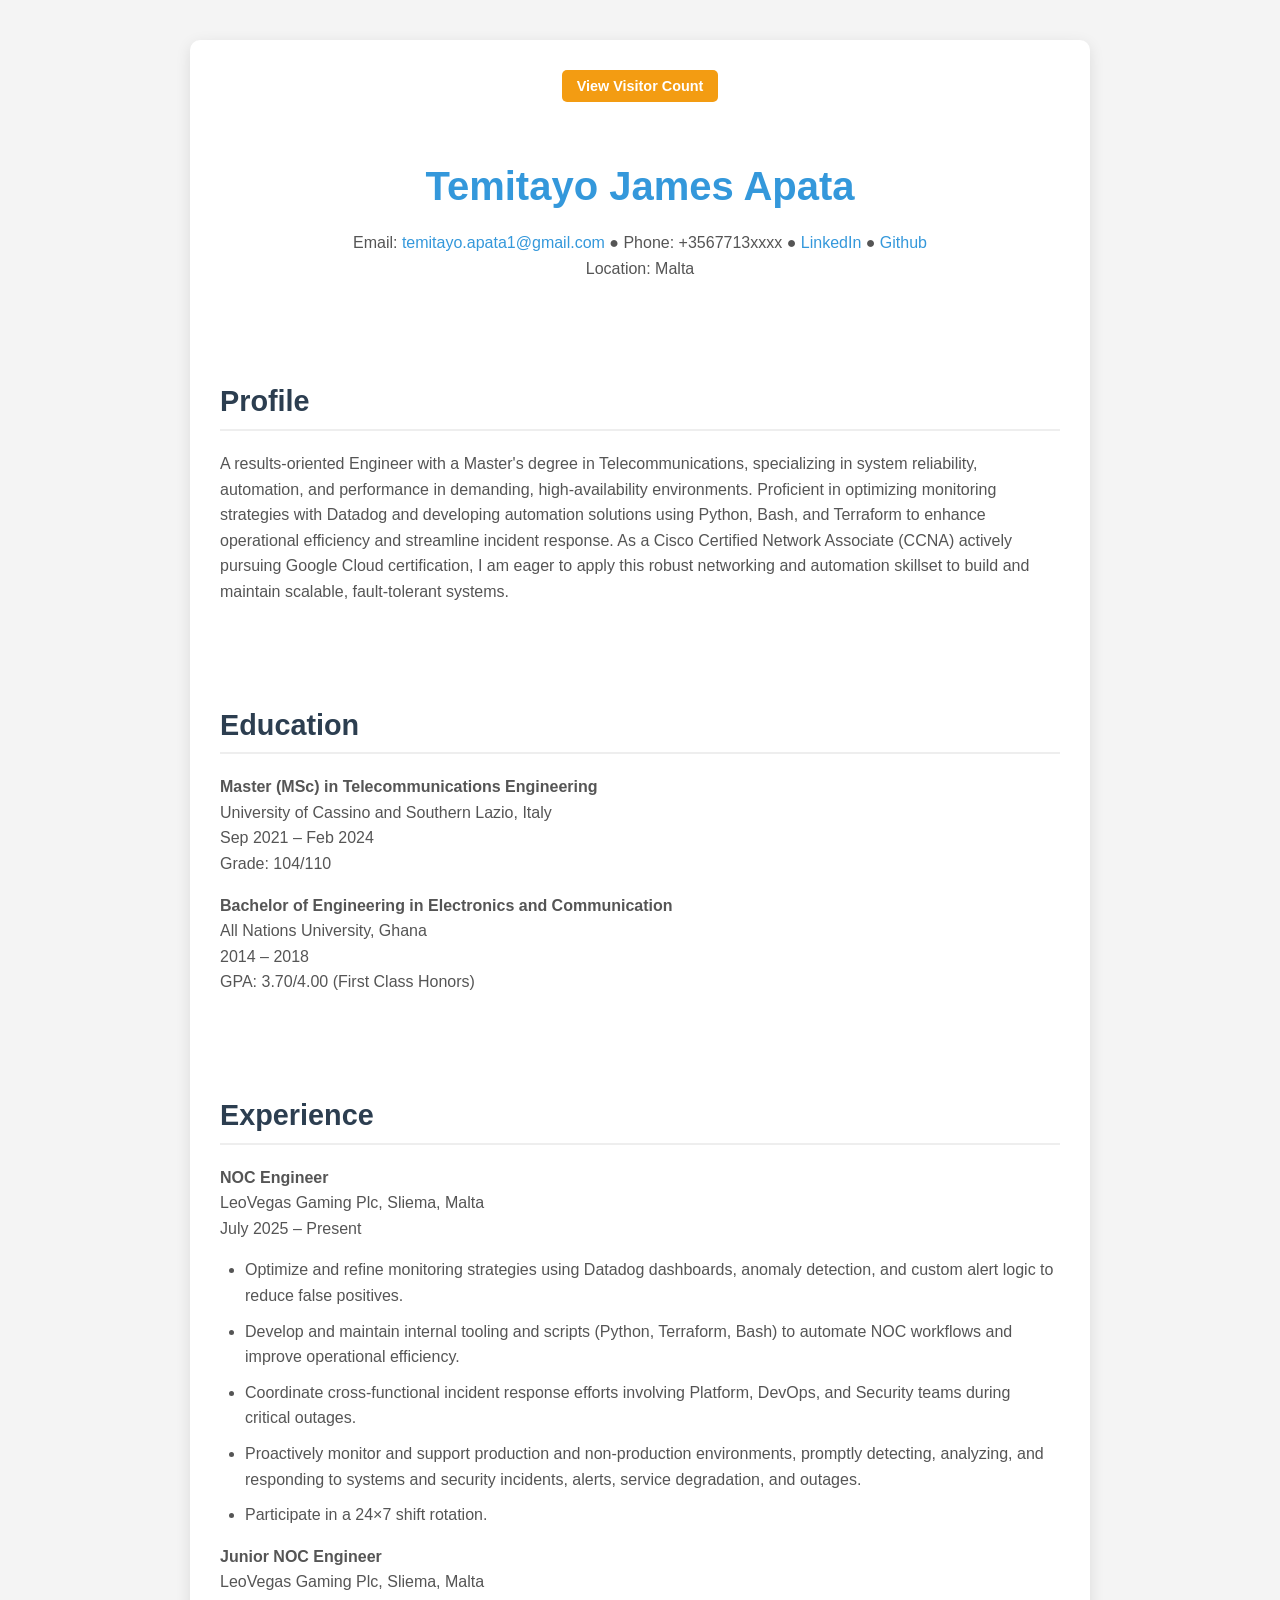
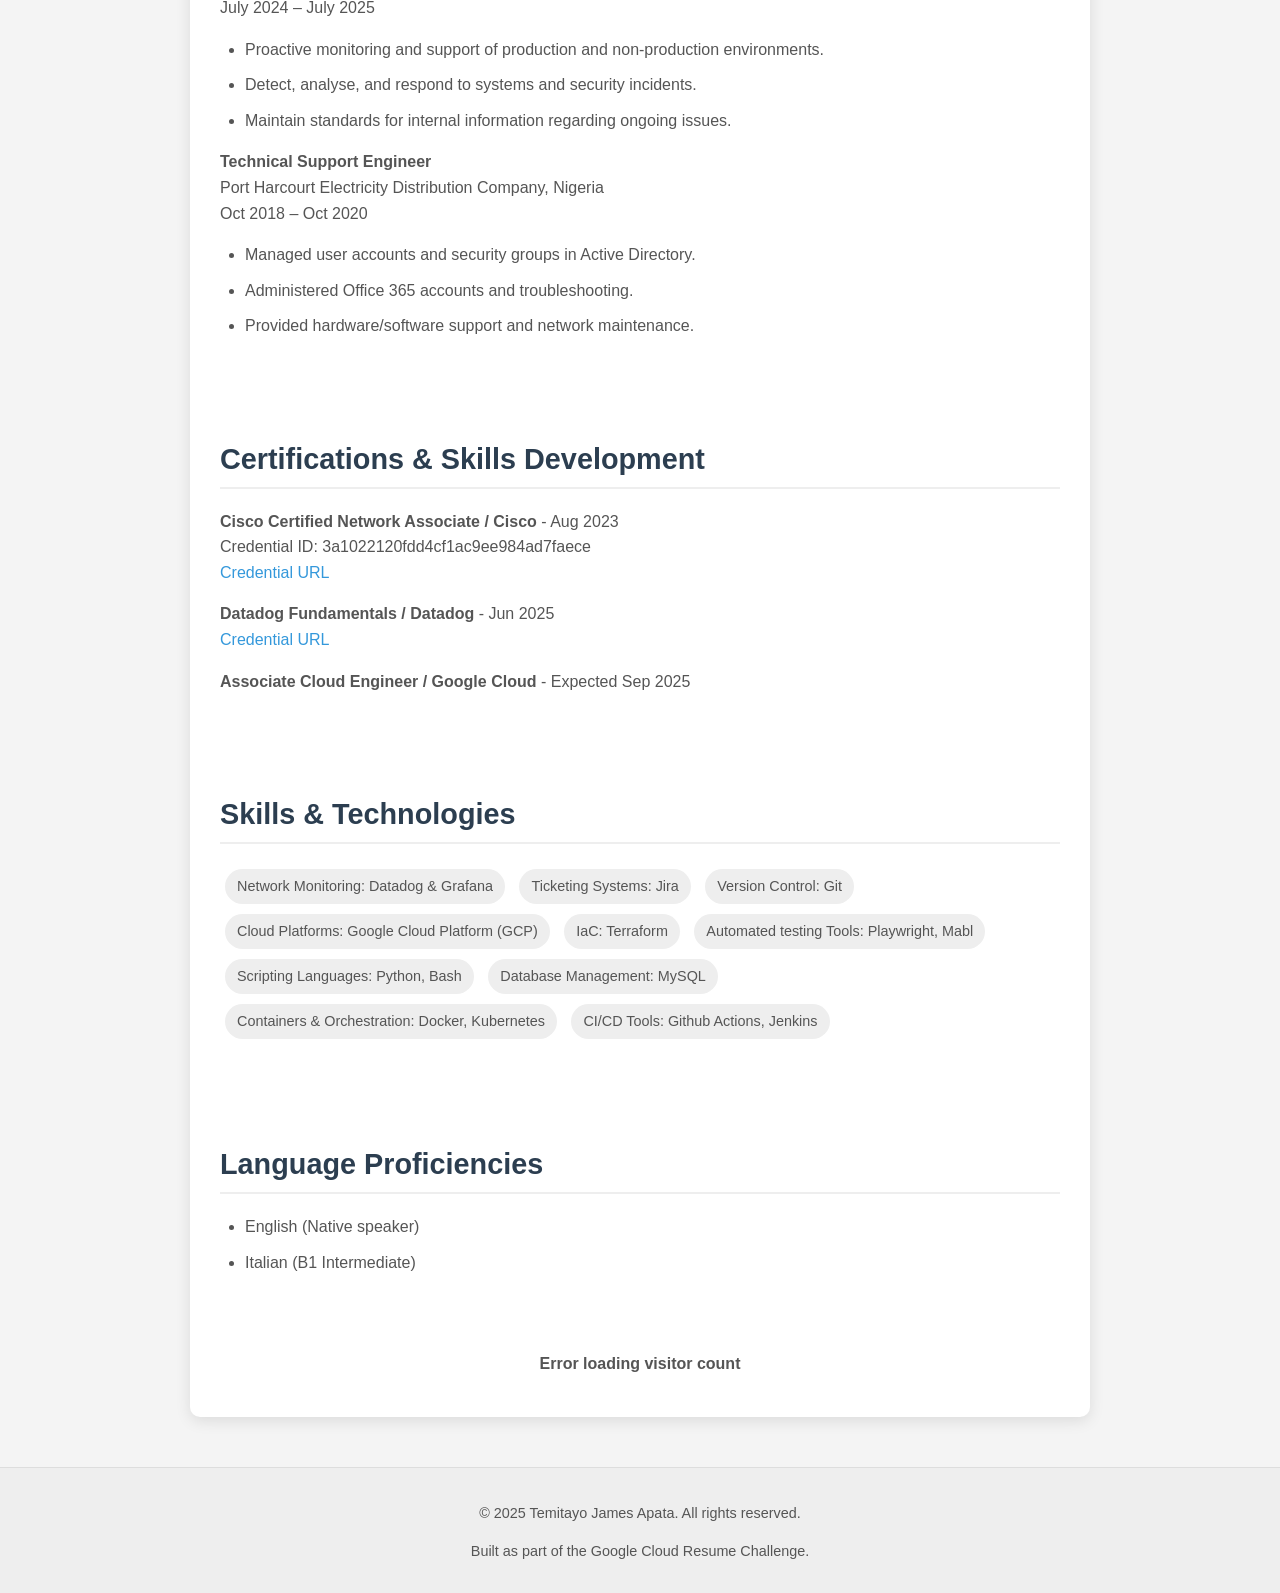
==== commit 75756906: "update html" ====
--- a/index.html
+++ b/index.html
@@ -98,6 +98,7 @@
                 <span class="skill-tag">Automated testing Tools: Playwright, Mabl</span>
                 <span class="skill-tag">Scripting Languages: Python, Bash</span>
                 <span class="skill-tag">Database Management: MySQL</span>
+                <span class="skill-tag">Containers & Orchestration: Docker, Kubernetes</span>
                 <span class="skill-tag">CI/CD Tools: Github Actions, Jenkins</span>
             </p>
         </div>
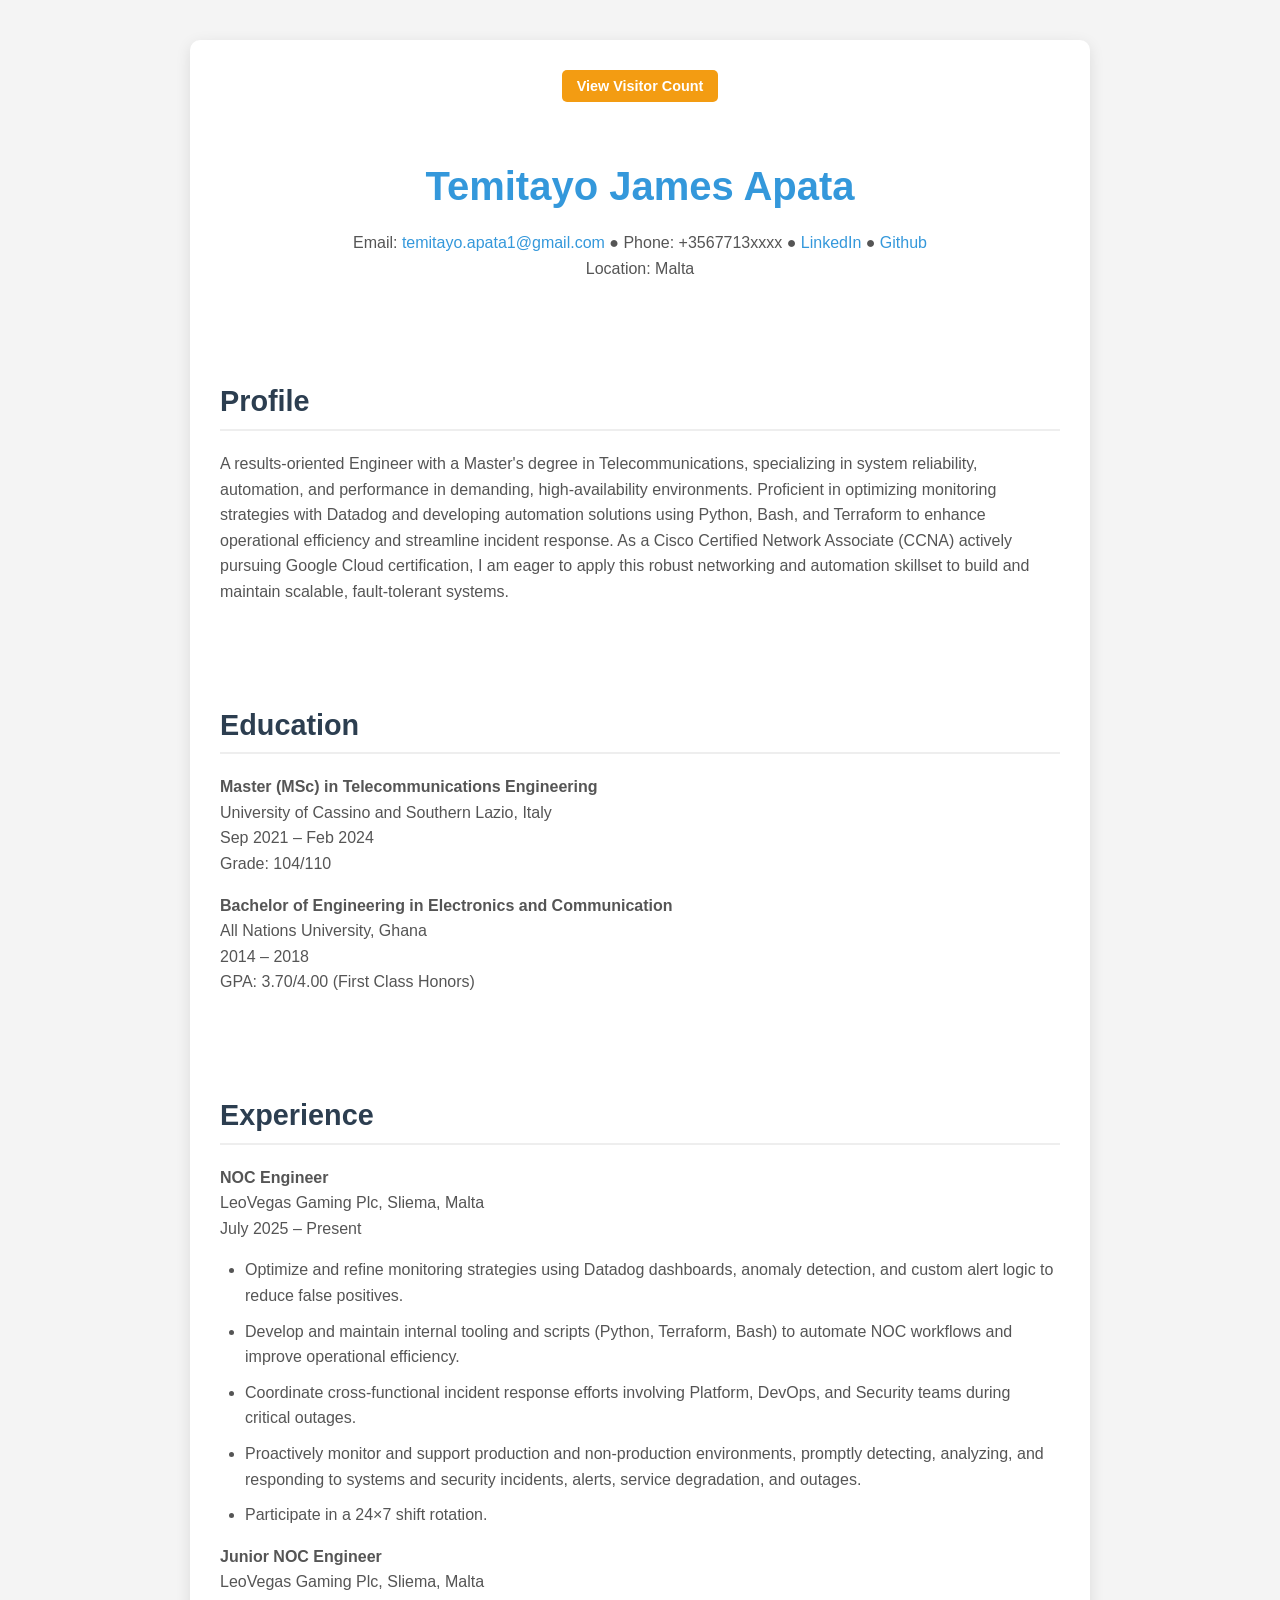
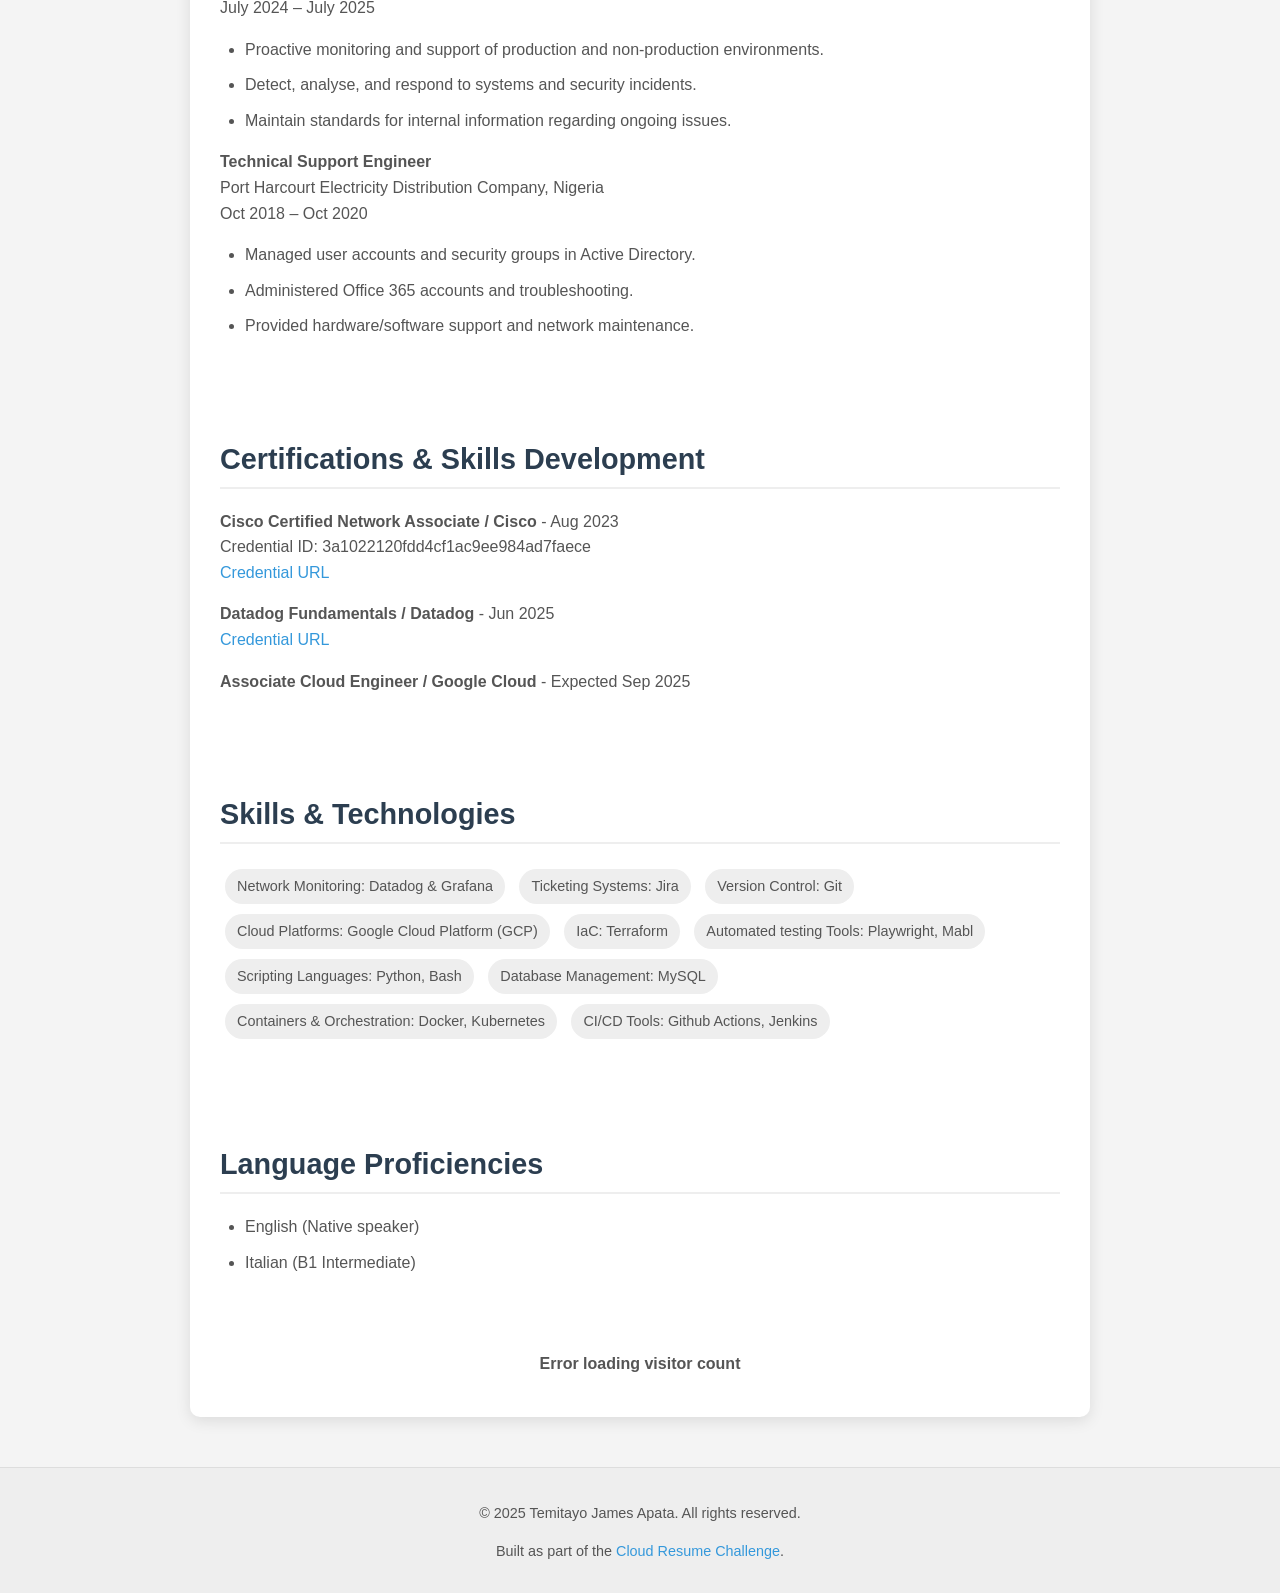
==== commit 2f219ee6: "update html" ====
--- a/index.html
+++ b/index.html
@@ -117,7 +117,7 @@
 
     </div> <footer>
         <p>&copy; 2025 Temitayo James Apata. All rights reserved.</p>
-        <p>Built as part of the Google Cloud Resume Challenge.</p>
+        <p>Built as part of the <a href="https://cloudresumechallenge.dev/docs/the-challenge/googlecloud/" target="_blank">Cloud Resume Challenge</a>.</p>
     </footer>
 
     <script src="counter_backend/script.js"></script>
